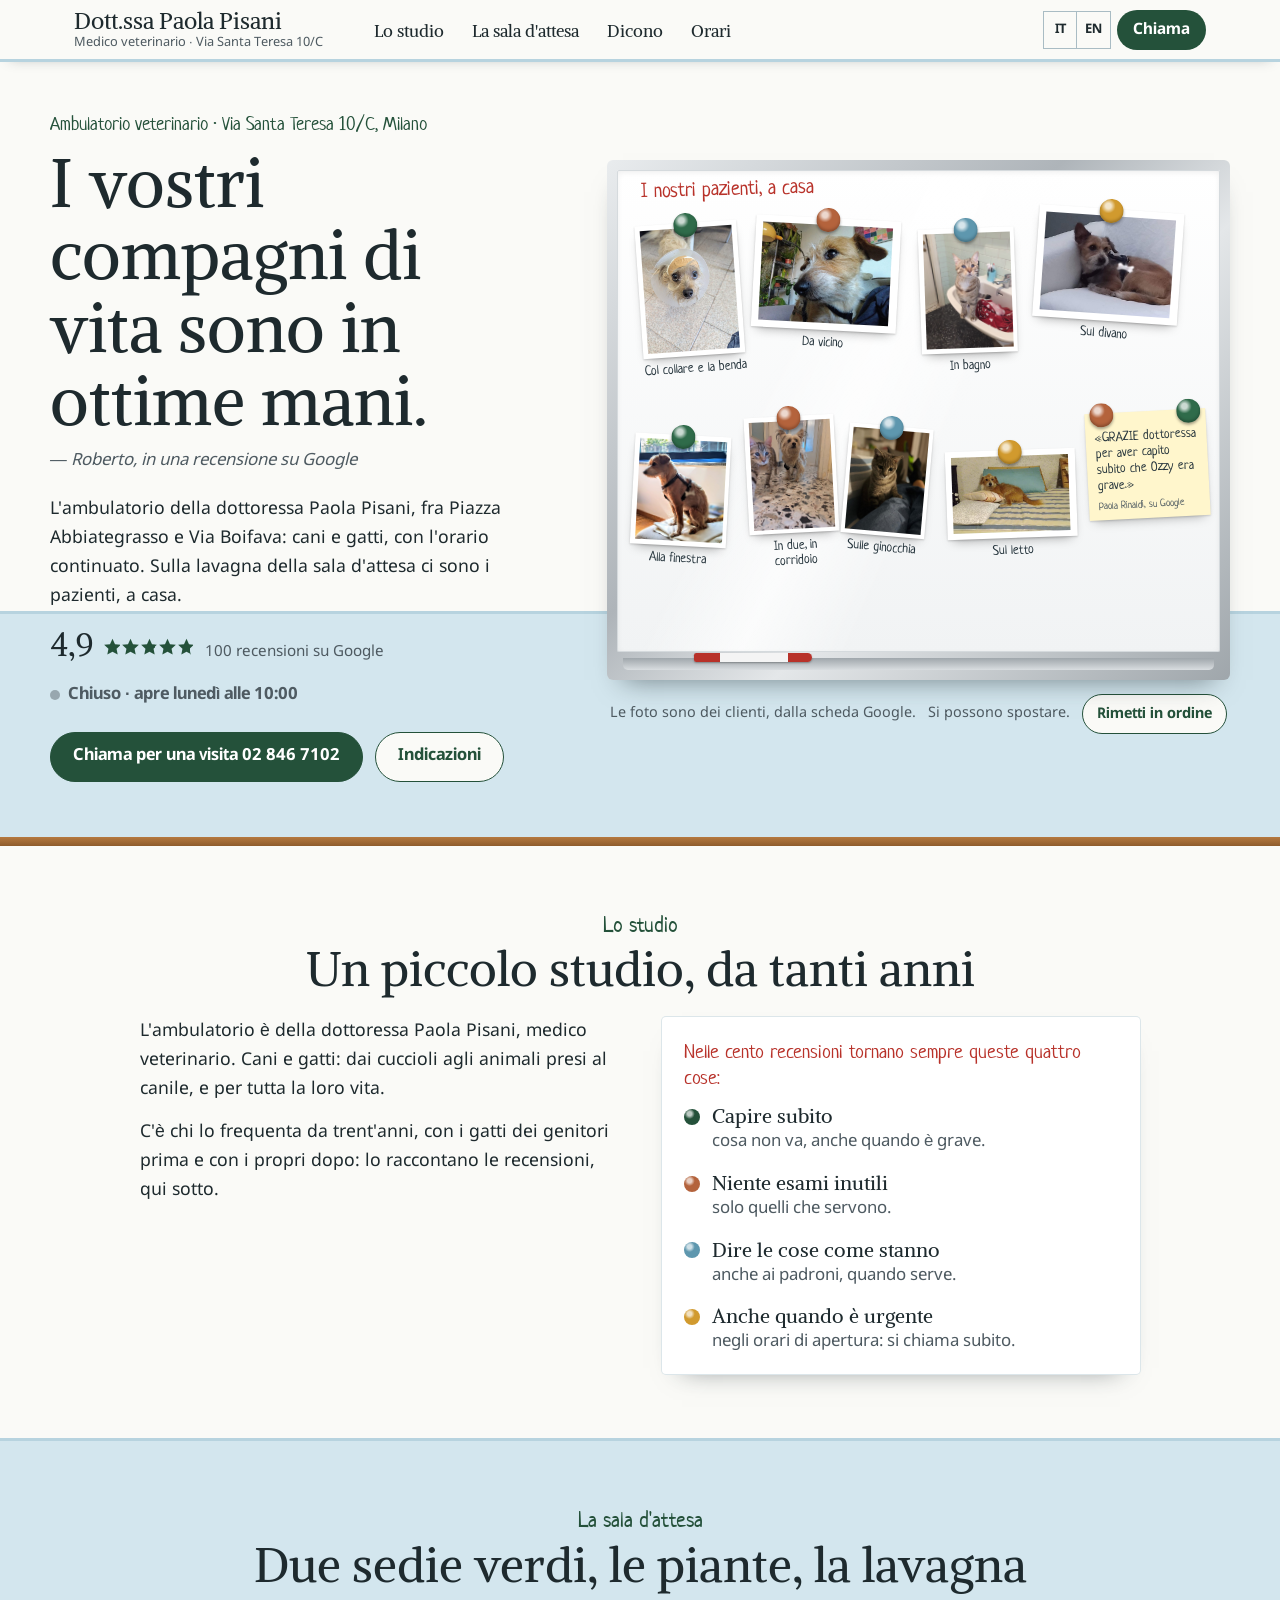
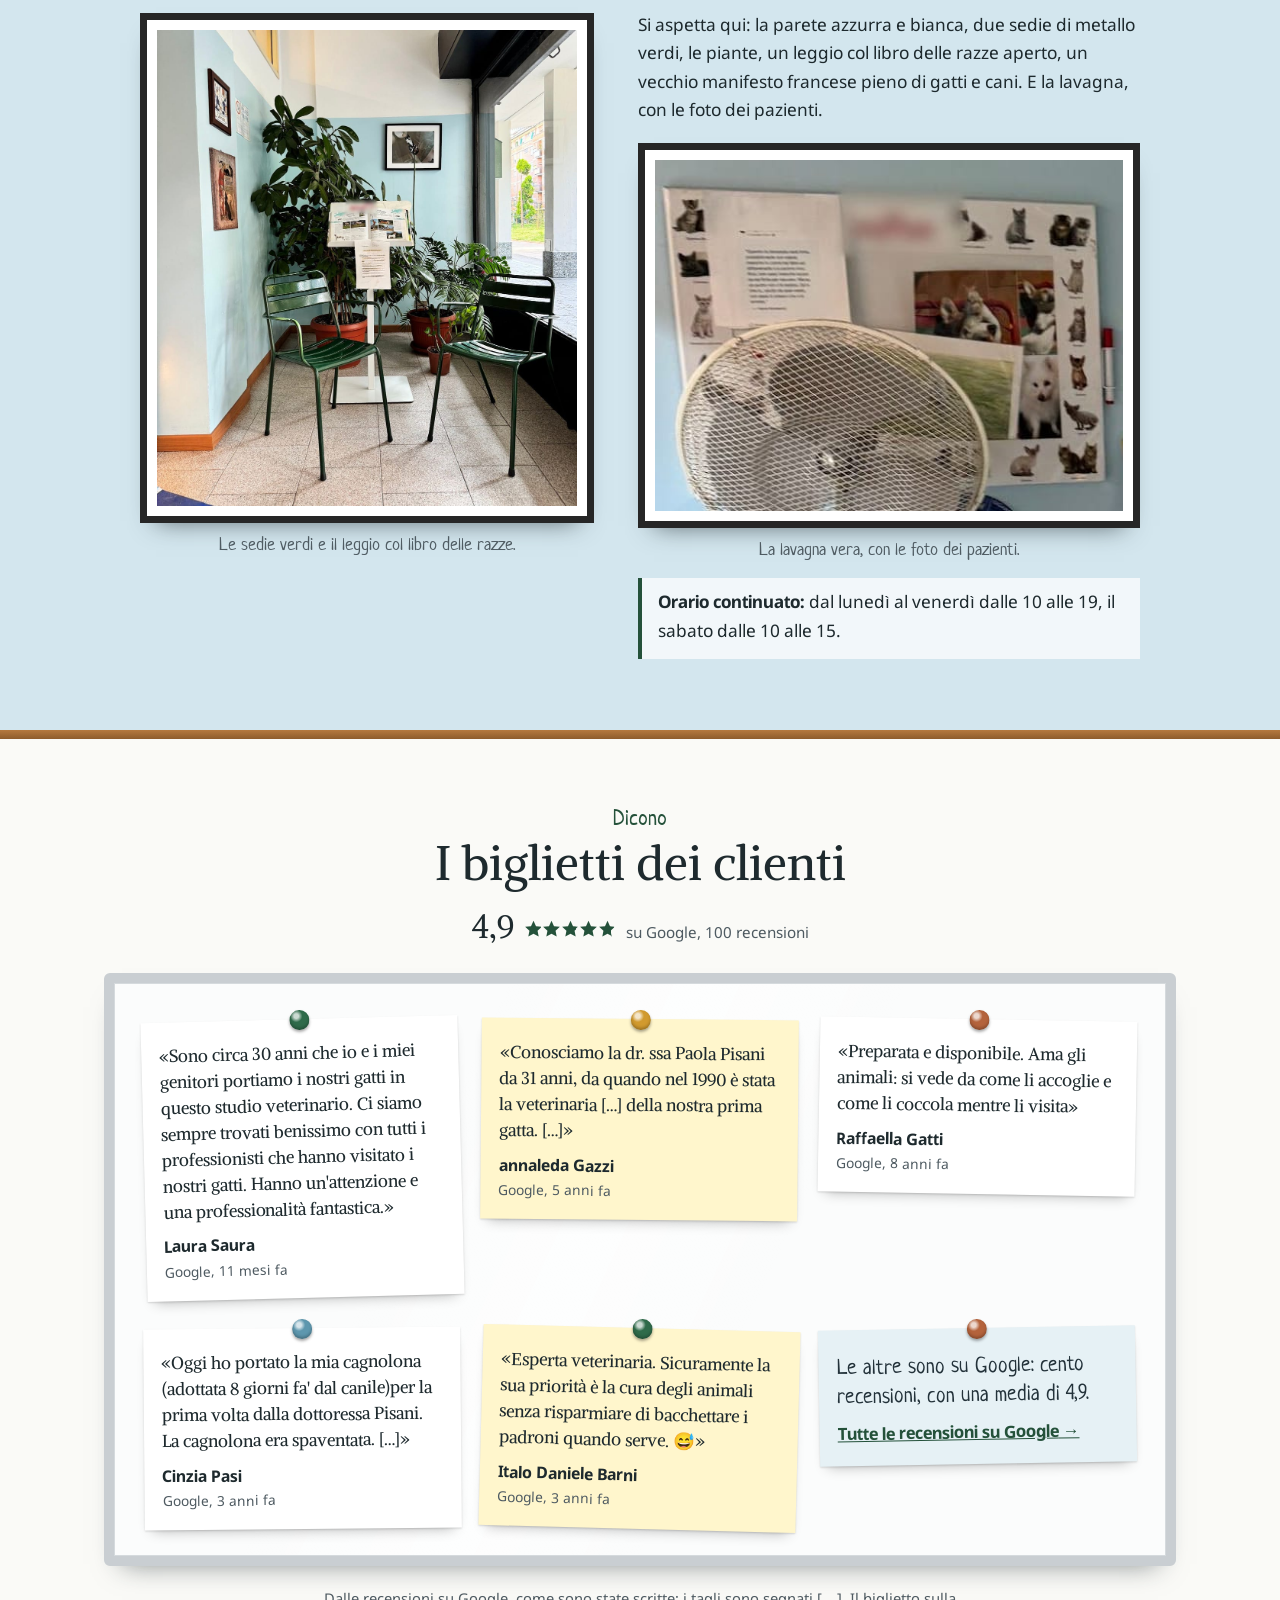
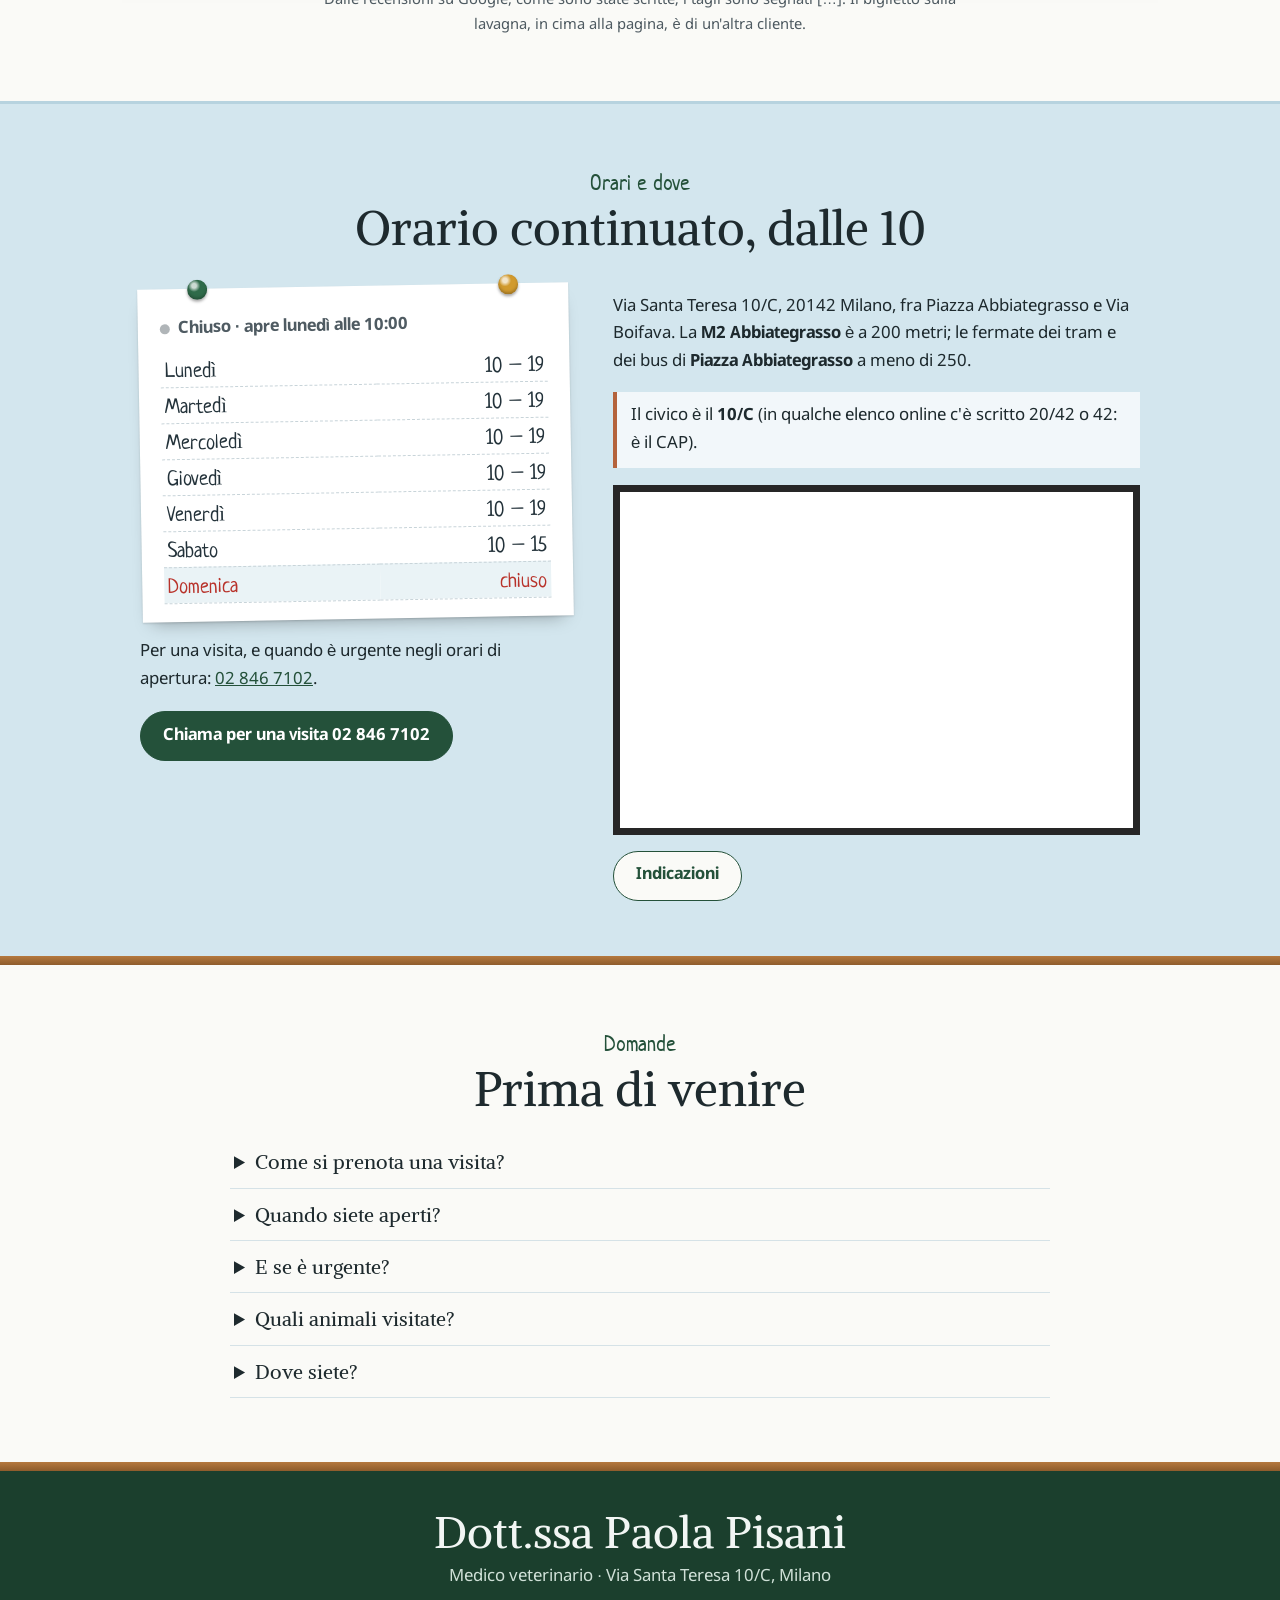
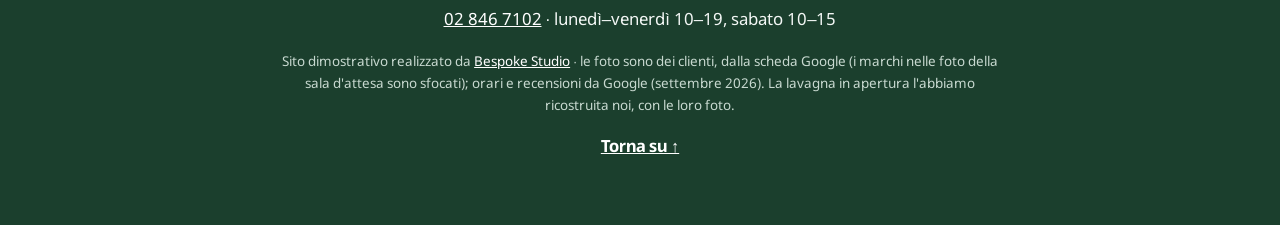
==== index.html @ 4226829a "Dott.ssa Paola Pisani, Via Santa Teresa 10/C — la lavagna dei pazienti L'ambulatorio veterinario del" ====
<!DOCTYPE html>
<html lang="it" class="no-js">
<head>
<meta charset="utf-8">
<meta name="viewport" content="width=device-width, initial-scale=1">
<script>(function(){var r=document.documentElement;r.classList.remove('no-js');
/* la firma: finché main.js non parte la lavagna è vuota; se il codice non arriva, dopo 2,5 s va allo stato finale */
try{if(!matchMedia('(prefers-reduced-motion: reduce)').matches){r.classList.add('firma-attesa');window.__attesaLavagna=setTimeout(function(){r.classList.remove('firma-attesa')},2500)}}catch(e){}})()</script>
<title>Dott.ssa Paola Pisani — Veterinario, Via Santa Teresa 10/C, Milano</title>
<meta name="description" content="L'ambulatorio veterinario della dottoressa Paola Pisani in Via Santa Teresa 10/C a Milano, a due passi dalla M2 Abbiategrasso: cani e gatti, orario continuato dal lunedì al venerdì 10–19, il sabato 10–15. 4,9 su 100 recensioni. Tel. 02 846 7102.">
<link rel="canonical" href="https://rotenzark.github.io/veterinaria-pisani-santa-teresa/">
<meta property="og:type" content="website">
<meta property="og:title" content="Dott.ssa Paola Pisani, veterinario — «I vostri compagni di vita sono in ottime mani.»">
<meta property="og:description" content="L'ambulatorio veterinario di Via Santa Teresa 10/C, Milano: cani e gatti, orario continuato. I pazienti, sulla lavagna della sala d'attesa.">
<meta property="og:image" content="https://rotenzark.github.io/veterinaria-pisani-santa-teresa/img/og.jpg">
<meta property="og:url" content="https://rotenzark.github.io/veterinaria-pisani-santa-teresa/">
<meta property="og:locale" content="it_IT">
<meta name="twitter:card" content="summary_large_image">
<meta name="theme-color" content="#FAFAF7">
<link rel="icon" href="img/favicon.svg" type="image/svg+xml">
<link rel="icon" href="img/favicon-32.png" sizes="32x32" type="image/png">
<link rel="apple-touch-icon" href="img/apple-touch-icon.png">
<link rel="preconnect" href="https://fonts.googleapis.com">
<link rel="preconnect" href="https://fonts.gstatic.com" crossorigin>
<link href="https://fonts.googleapis.com/css2?family=Alike&amp;family=Neucha&amp;family=Nokora:wght@400;700&amp;display=swap" rel="stylesheet">
<link rel="stylesheet" href="css/styles.css?v=1">
<script src="https://cdn.jsdelivr.net/npm/gsap@3.12.5/dist/gsap.min.js" defer></script>
<script src="https://cdn.jsdelivr.net/npm/gsap@3.12.5/dist/ScrollTrigger.min.js" defer></script>
<script src="js/main.js?v=1" defer></script>
<script type="application/ld+json">
{"@context":"https://schema.org","@type":"VeterinaryCare","name":"Pisani Dr. Paola — Ambulatorio veterinario","description":"L'ambulatorio veterinario della dottoressa Paola Pisani in Via Santa Teresa 10/C a Milano: visite per cani e gatti, orario continuato.","url":"https://rotenzark.github.io/veterinaria-pisani-santa-teresa/","image":"https://rotenzark.github.io/veterinaria-pisani-santa-teresa/img/og.jpg","telephone":"+39 02 8467102","address":{"@type":"PostalAddress","streetAddress":"Via Santa Teresa 10/C","postalCode":"20142","addressLocality":"Milano","addressRegion":"MI","addressCountry":"IT"},"geo":{"@type":"GeoCoordinates","latitude":45.42897,"longitude":9.17517},"openingHoursSpecification":[{"@type":"OpeningHoursSpecification","dayOfWeek":["Monday","Tuesday","Wednesday","Thursday","Friday"],"opens":"10:00","closes":"19:00"},{"@type":"OpeningHoursSpecification","dayOfWeek":"Saturday","opens":"10:00","closes":"15:00"}],"aggregateRating":{"@type":"AggregateRating","ratingValue":"4.9","reviewCount":"100","bestRating":"5"}}
</script>
<script type="application/ld+json">
{"@context":"https://schema.org","@type":"FAQPage","mainEntity":[
{"@type":"Question","name":"Come si prenota una visita?","acceptedAnswer":{"@type":"Answer","text":"Chiamando lo 02 846 7102."}},
{"@type":"Question","name":"Quando è aperto l'ambulatorio?","acceptedAnswer":{"@type":"Answer","text":"Dal lunedì al venerdì dalle 10 alle 19, con orario continuato; il sabato dalle 10 alle 15. La domenica è chiuso."}},
{"@type":"Question","name":"E se è urgente?","acceptedAnswer":{"@type":"Answer","text":"Negli orari di apertura, chiamate subito lo 02 846 7102."}},
{"@type":"Question","name":"Quali animali visitate?","acceptedAnswer":{"@type":"Answer","text":"Cani e gatti: dai cuccioli agli animali adottati, per tutta la loro vita."}},
{"@type":"Question","name":"Dove si trova l'ambulatorio?","acceptedAnswer":{"@type":"Answer","text":"In Via Santa Teresa 10/C, fra Piazza Abbiategrasso e Via Boifava: la M2 Abbiategrasso è a 200 metri. Il civico giusto è il 10/C."}}
]}
</script>
</head>
<body>

<a class="salta" href="#contenuto" data-i18n="m.salta">Vai al contenuto</a>

<header class="testata" id="testata">
  <div class="testata__dentro">
    <a class="marchio" href="#inizio" aria-label="Dott.ssa Paola Pisani, veterinario: torna all'inizio" data-i18n-aria="m.top">
      <span class="marchio__nome" aria-hidden="true">Dott.ssa Paola Pisani</span>
      <span class="marchio__sotto" aria-hidden="true" data-i18n="m.sotto">Medico veterinario · Via Santa Teresa 10/C</span>
    </a>
    <nav id="mainNav" class="voci" aria-label="Le sezioni" data-i18n-aria="m.nav">
      <a href="#studio" data-i18n="n.studio">Lo studio</a>
      <a href="#sala" data-i18n="n.sala">La sala d'attesa</a>
      <a href="#dicono" data-i18n="n.dicono">Dicono</a>
      <a href="#orari" data-i18n="n.orari">Orari</a>
    </nav>
    <div class="testata__azioni">
      <div class="lingue" role="group" aria-label="Lingua" data-i18n-aria="m.lingua">
        <button type="button" data-lang="it" aria-pressed="true">IT</button>
        <button type="button" data-lang="en" aria-pressed="false">EN</button>
      </div>
      <a class="chiama" href="tel:+39028467102" data-i18n="t.chiama">Chiama</a>
      <button id="burger" class="burger" type="button" aria-expanded="false" aria-controls="menuMobile" aria-label="Apri il menu" data-i18n-aria="m.menu"><span></span><span></span><span></span></button>
    </div>
  </div>
</header>

<nav id="menuMobile" class="menu-mobile" hidden aria-label="Le sezioni" data-i18n-aria="m.nav">
  <a href="#studio" data-i18n="n.studio">Lo studio</a>
  <a href="#sala" data-i18n="n.sala">La sala d'attesa</a>
  <a href="#dicono" data-i18n="n.dicono">Dicono</a>
  <a href="#orari" data-i18n="n.orariDove">Orari e dove</a>
  <a href="#domande" data-i18n="n.domande">Domande</a>
  <a class="menu-mobile__chiama" href="tel:+39028467102"><span data-i18n="t.chiama">Chiama</span> <span class="intero">02 846 7102</span></a>
</nav>

<main id="contenuto">

  <!-- ══════ L'APERTURA: le parole di un cliente e la lavagna dei pazienti ══════ -->
  <section id="inizio" class="apertura parete" aria-labelledby="titolo">
    <div class="apertura__testo">
      <p class="apertura__sopra" data-i18n="h.sopra">Ambulatorio veterinario · Via Santa Teresa 10/C, Milano</p>
      <h1 id="titolo" class="apertura__titolo" data-i18n="h.titolo">I vostri compagni di vita sono in ottime mani.</h1>
      <p class="apertura__chi" data-i18n="h.chi">Roberto, in una recensione su Google</p>
      <p class="apertura__frase" data-i18n="h.testo">L'ambulatorio della dottoressa Paola Pisani, fra Piazza Abbiategrasso e Via Boifava: cani e gatti, con l'orario continuato. Sulla lavagna della sala d'attesa ci sono i pazienti, a casa.</p>
      <p class="voto"><b class="voto__n">4,9</b> <span class="stelle" aria-hidden="true" style="--voto:.98"></span> <span class="voto__su" data-i18n="h.voto">100 recensioni su Google</span></p>
      <p class="stato" id="orarioStato">Lunedì–venerdì 10–19, sabato 10–15</p>
      <div class="apertura__azioni">
        <a class="bottone bottone--pieno" href="tel:+39028467102"><span data-i18n="h.chiama">Chiama per una visita</span>&nbsp;<span class="intero">02 846 7102</span></a>
        <a class="bottone" href="https://www.google.com/maps/dir/?api=1&amp;destination=Pisani+Dr.+Paola%2C+Via+Santa+Teresa+10%2FC%2C+Milano" target="_blank" rel="noopener" data-i18n="h.indicazioni">Indicazioni</a>
      </div>
    </div>
    <div class="apertura__lavagna">
      <figure class="lavagna" id="lavagna" data-firma="fatta">
        <!--LAVAGNA--><div class="lavagna__cornice">
      <div class="lavagna__piano" id="lavagnaPiano">
        <p class="lavagna__titolo" data-i18n="lv.titolo">I nostri pazienti, a casa</p>
        <div class="paz" id="paz1" data-i="0" style="--x:3%;--y:11%;--w:17%;--r:-4deg">
          <button type="button" class="paz__foto" data-full="img/paz-1.jpg" aria-label="Ingrandisci la foto" data-i18n-aria="m.ingrandisci"><img src="img/paz-1.jpg" width="700" height="933" alt="Un cane col collare e la benda sulla testa, sul pavimento di casa." data-i18n-alt="lv.a1" draggable="false"></button>
          <span class="paz__didascalia" data-i18n="lv.c1">Col collare e la benda</span>
          <span class="calamita calamita--verde" aria-hidden="true"></span>
        </div>
        <div class="paz" id="paz2" data-i="1" style="--x:23%;--y:10%;--w:24%;--r:3deg">
          <button type="button" class="paz__foto" data-full="img/paz-5.jpg" aria-label="Ingrandisci la foto" data-i18n-aria="m.ingrandisci"><img src="img/paz-5.jpg" width="800" height="600" alt="Un cane dal pelo ruvido, fotografato da vicino in casa." data-i18n-alt="lv.a2" draggable="false"></button>
          <span class="paz__didascalia" data-i18n="lv.c2">Da vicino</span>
          <span class="calamita calamita--cotto" aria-hidden="true"></span>
        </div>
        <div class="paz" id="paz3" data-i="2" style="--x:50%;--y:12%;--w:16%;--r:-2deg">
          <button type="button" class="paz__foto" data-full="img/paz-2.jpg" aria-label="Ingrandisci la foto" data-i18n-aria="m.ingrandisci"><img src="img/paz-2.jpg" width="700" height="933" alt="Un gatto tigrato in piedi in bagno." data-i18n-alt="lv.a3" draggable="false"></button>
          <span class="paz__didascalia" data-i18n="lv.c3">In bagno</span>
          <span class="calamita calamita--azzurro" aria-hidden="true"></span>
        </div>
        <div class="paz" id="paz4" data-i="3" style="--x:70%;--y:8%;--w:24%;--r:4deg">
          <button type="button" class="paz__foto" data-full="img/paz-7.jpg" aria-label="Ingrandisci la foto" data-i18n-aria="m.ingrandisci"><img src="img/paz-7.jpg" width="800" height="600" alt="Un cane accucciato sul divano bianco." data-i18n-alt="lv.a4" draggable="false"></button>
          <span class="paz__didascalia" data-i18n="lv.c4">Sul divano</span>
          <span class="calamita calamita--ocra" aria-hidden="true"></span>
        </div>
        <div class="paz" id="paz5" data-i="4" style="--x:3%;--y:55%;--w:16%;--r:3deg">
          <button type="button" class="paz__foto" data-full="img/paz-6.jpg" aria-label="Ingrandisci la foto" data-i18n-aria="m.ingrandisci"><img src="img/paz-6.jpg" width="700" height="817" alt="Un cane seduto su una coperta, davanti alla finestra." data-i18n-alt="lv.a5" draggable="false"></button>
          <span class="paz__didascalia" data-i18n="lv.c5">Alla finestra</span>
          <span class="calamita calamita--verde" aria-hidden="true"></span>
        </div>
        <div class="paz" id="paz6" data-i="5" style="--x:21%;--y:51%;--w:15%;--r:-3deg">
          <button type="button" class="paz__foto" data-full="img/paz-3.jpg" aria-label="Ingrandisci la foto" data-i18n-aria="m.ingrandisci"><img src="img/paz-3.jpg" width="700" height="933" alt="Un gatto tigrato e un piccolo cane nel corridoio di casa." data-i18n-alt="lv.a6" draggable="false"></button>
          <span class="paz__didascalia" data-i18n="lv.c6">In due, in corridoio</span>
          <span class="calamita calamita--cotto" aria-hidden="true"></span>
        </div>
        <div class="paz" id="paz7" data-i="6" style="--x:38.5%;--y:53%;--w:14%;--r:5deg">
          <button type="button" class="paz__foto" data-full="img/paz-4.jpg" aria-label="Ingrandisci la foto" data-i18n-aria="m.ingrandisci"><img src="img/paz-4.jpg" width="700" height="934" alt="Un gatto grigio accovacciato sulle gambe di qualcuno." data-i18n-alt="lv.a7" draggable="false"></button>
          <span class="paz__didascalia" data-i18n="lv.c7">Sulle ginocchia</span>
          <span class="calamita calamita--azzurro" aria-hidden="true"></span>
        </div>
        <div class="paz" id="paz8" data-i="7" style="--x:54.5%;--y:58%;--w:21.5%;--r:-2deg">
          <button type="button" class="paz__foto" data-full="img/paz-8.jpg" aria-label="Ingrandisci la foto" data-i18n-aria="m.ingrandisci"><img src="img/paz-8.jpg" width="800" height="517" alt="Un cane dal pelo rossiccio disteso sul letto." data-i18n-alt="lv.a8" draggable="false"></button>
          <span class="paz__didascalia" data-i18n="lv.c8">Sul letto</span>
          <span class="calamita calamita--ocra" aria-hidden="true"></span>
        </div>
        <div class="lavagna__biglietto" id="lavagnaBiglietto" style="--x:78%;--y:50%;--w:20%;--r:-3deg">
          <p class="lavagna__grazie" data-i18n="lv.grazie">«GRAZIE dottoressa per aver capito subito che Ozzy era grave.»</p>
          <p class="lavagna__chi" data-i18n="lv.chi">Paola Rinaldi, su Google</p>
          <span class="calamita calamita--cotto calamita--sx" aria-hidden="true"></span>
          <span class="calamita calamita--verde calamita--dx" aria-hidden="true"></span>
        </div>
      </div>
      <div class="lavagna__vassoio" aria-hidden="true"><span class="lavagna__pennarello"></span></div>
    </div><!--/LAVAGNA-->
        <figcaption class="lavagna__nota"><span data-i18n="lv.nota">Le foto sono dei clienti, dalla scheda Google.</span> <span class="lavagna__trascina" data-i18n="lv.trascina">Si possono spostare.</span> <button type="button" class="lavagna__ordina" id="lavagnaOrdina" data-i18n="lv.ordina">Rimetti in ordine</button></figcaption>
      </figure>
      <p class="visually-hidden" id="lavagnaLeggi" aria-live="polite"></p>
    </div>
  </section>

  <!-- ══════ LO STUDIO ══════ -->
  <section id="studio" class="capitolo" aria-labelledby="studioT">
    <p class="etichetta" data-i18n="s.etichetta">Lo studio</p>
    <h2 id="studioT" class="capitolo__titolo" data-i18n="s.titolo">Un piccolo studio, da tanti anni</h2>
    <div class="studio">
      <div class="studio__testo">
        <p data-i18n="s.testo">L'ambulatorio è della dottoressa Paola Pisani, medico veterinario. Cani e gatti: dai cuccioli agli animali presi al canile, e per tutta la loro vita.</p>
        <p data-i18n="s.testo2">C'è chi lo frequenta da trent'anni, con i gatti dei genitori prima e con i propri dopo: lo raccontano le recensioni, qui sotto.</p>
      </div>
      <div class="metodo">
        <p class="metodo__intro" data-i18n="s.intro">Nelle cento recensioni tornano sempre queste quattro cose:</p>
        <ul class="metodo__lista">
          <li class="metodo__voce"><b class="metodo__nome" data-i18n="s.m1">Capire subito</b><span class="metodo__prova" data-i18n="s.m1t">cosa non va, anche quando è grave.</span></li>
          <li class="metodo__voce"><b class="metodo__nome" data-i18n="s.m2">Niente esami inutili</b><span class="metodo__prova" data-i18n="s.m2t">solo quelli che servono.</span></li>
          <li class="metodo__voce"><b class="metodo__nome" data-i18n="s.m3">Dire le cose come stanno</b><span class="metodo__prova" data-i18n="s.m3t">anche ai padroni, quando serve.</span></li>
          <li class="metodo__voce"><b class="metodo__nome" data-i18n="s.m4">Anche quando è urgente</b><span class="metodo__prova" data-i18n="s.m4t">negli orari di apertura: si chiama subito.</span></li>
        </ul>
      </div>
    </div>
  </section>

  <!-- ══════ LA SALA D'ATTESA ══════ -->
  <section id="sala" class="capitolo capitolo--zoccolo" aria-labelledby="salaT">
    <p class="etichetta" data-i18n="a.etichetta">La sala d'attesa</p>
    <h2 id="salaT" class="capitolo__titolo" data-i18n="a.titolo">Due sedie verdi, le piante, la lavagna</h2>
    <div class="sala">
      <figure class="reveal quadretto quadretto--alto"><button type="button" class="foto" data-full="img/sala-sedie.jpg" aria-label="Ingrandisci la foto" data-i18n-aria="m.ingrandisci"><img src="img/sala-sedie.jpg" width="1100" height="1247" alt="La sala d'attesa: la parete azzurra e bianca, due sedie di metallo verdi, le piante nei vasi di terracotta, un leggio con un libro aperto, un manifesto antico con gatti e cani." data-i18n-alt="a.sedie"></button><figcaption data-i18n="c.sedie">Le sedie verdi e il leggio col libro delle razze.</figcaption></figure>
      <div class="sala__testo">
        <p data-i18n="a.testo">Si aspetta qui: la parete azzurra e bianca, due sedie di metallo verdi, le piante, un leggio col libro delle razze aperto, un vecchio manifesto francese pieno di gatti e cani. E la lavagna, con le foto dei pazienti.</p>
        <figure class="reveal quadretto"><button type="button" class="foto" data-full="img/sala-lavagna.jpg" aria-label="Ingrandisci la foto" data-i18n-aria="m.ingrandisci"><img src="img/sala-lavagna.jpg" width="480" height="360" alt="La lavagna magnetica della sala d'attesa, con le foto degli animali e un biglietto; davanti, un ventilatore." data-i18n-alt="a.lavagna"></button><figcaption data-i18n="c.lavagna">La lavagna vera, con le foto dei pazienti.</figcaption></figure>
        <p class="sala__orario"><b data-i18n="a.continuato">Orario continuato:</b> <span data-i18n="a.continuatoT">dal lunedì al venerdì dalle 10 alle 19, il sabato dalle 10 alle 15.</span></p>
      </div>
    </div>
  </section>

  <!-- ══════ DICONO ══════ -->
  <section id="dicono" class="capitolo" aria-labelledby="diconoT">
    <p class="etichetta" data-i18n="d.etichetta">Dicono</p>
    <h2 id="diconoT" class="capitolo__titolo" data-i18n="d.titolo">I biglietti dei clienti</h2>
    <p class="voto voto--centro"><b class="voto__n">4,9</b> <span class="stelle" aria-hidden="true" style="--voto:.98"></span> <span class="voto__su" data-i18n="d.voto">su Google, 100 recensioni</span></p>
    <ul class="biglietti">
      <li class="nota reveal" style="--r:-1.5deg"><span class="calamita calamita--verde" aria-hidden="true"></span><p class="nota__testo">«Sono circa 30 anni che io e i miei genitori portiamo i nostri gatti in questo studio veterinario. Ci siamo sempre trovati benissimo con tutti i professionisti che hanno visitato i nostri gatti. Hanno un'attenzione e una professionalità fantastica.»</p><p class="nota__chi"><b>Laura Saura</b> <span data-i18n="d.m11">Google, 11 mesi fa</span></p></li>
      <li class="nota reveal" style="--r:.5deg"><span class="calamita calamita--ocra" aria-hidden="true"></span><p class="nota__testo">«Conosciamo la dr. ssa Paola Pisani da 31 anni, da quando nel 1990 è stata la veterinaria […] della nostra prima gatta. […]»</p><p class="nota__chi"><b>annaleda Gazzi</b> <span data-i18n="d.a5">Google, 5 anni fa</span></p></li>
      <li class="nota reveal" style="--r:1deg"><span class="calamita calamita--cotto" aria-hidden="true"></span><p class="nota__testo">«Preparata e disponibile. Ama gli animali: si vede da come li accoglie e come li coccola mentre li visita»</p><p class="nota__chi"><b>Raffaella Gatti</b> <span data-i18n="d.a8">Google, 8 anni fa</span></p></li>
      <li class="nota reveal" style="--r:-.5deg"><span class="calamita calamita--azzurro" aria-hidden="true"></span><p class="nota__testo">«Oggi ho portato la mia cagnolona (adottata 8 giorni fa' dal canile)per la prima volta dalla dottoressa Pisani. La cagnolona era spaventata. […]»</p><p class="nota__chi"><b>Cinzia Pasi</b> <span data-i18n="d.a3">Google, 3 anni fa</span></p></li>
      <li class="nota reveal" style="--r:1.5deg"><span class="calamita calamita--verde" aria-hidden="true"></span><p class="nota__testo">«Esperta veterinaria. Sicuramente la sua priorità è la cura degli animali senza risparmiare di bacchettare i padroni quando serve. 😅»</p><p class="nota__chi"><b>Italo Daniele Barni</b> <span data-i18n="d.a3">Google, 3 anni fa</span></p></li>
      <li class="nota nota--link reveal" style="--r:-1deg"><span class="calamita calamita--cotto" aria-hidden="true"></span><p class="nota__pennarello" data-i18n="d.altre">Le altre sono su Google: cento recensioni, con una media di 4,9.</p><p class="nota__vai"><a href="https://www.google.com/maps/search/?api=1&amp;query=Pisani+Dr.+Paola%2C+Via+Santa+Teresa+10%2FC%2C+Milano" target="_blank" rel="noopener" data-i18n="d.tutte">Tutte le recensioni su Google</a></p></li>
    </ul>
    <p class="dicono__nota" data-i18n="d.nota">Dalle recensioni su Google, come sono state scritte; i tagli sono segnati […]. Il biglietto sulla lavagna, in cima alla pagina, è di un'altra cliente.</p>
  </section>

  <!-- ══════ ORARI E DOVE ══════ -->
  <section id="orari" class="capitolo capitolo--zoccolo" aria-labelledby="orariT">
    <p class="etichetta" data-i18n="o.etichetta">Orari e dove</p>
    <h2 id="orariT" class="capitolo__titolo" data-i18n="o.titolo">Orario continuato, dalle 10</h2>
    <div class="orari">
      <div>
        <div class="foglio">
          <span class="calamita calamita--verde calamita--sx" aria-hidden="true"></span><span class="calamita calamita--ocra calamita--dx" aria-hidden="true"></span>
          <p class="stato" id="orarioStato2" aria-hidden="true"></p>
          <table class="settimana">
            <caption class="visually-hidden" data-i18n="o.cap">Orari di apertura</caption>
            <tbody>
              <tr data-day="1"><th scope="row" data-i18n="g.lun">Lunedì</th><td>10 – 19</td></tr>
              <tr data-day="2"><th scope="row" data-i18n="g.mar">Martedì</th><td>10 – 19</td></tr>
              <tr data-day="3"><th scope="row" data-i18n="g.mer">Mercoledì</th><td>10 – 19</td></tr>
              <tr data-day="4"><th scope="row" data-i18n="g.gio">Giovedì</th><td>10 – 19</td></tr>
              <tr data-day="5"><th scope="row" data-i18n="g.ven">Venerdì</th><td>10 – 19</td></tr>
              <tr data-day="6"><th scope="row" data-i18n="g.sab">Sabato</th><td>10 – 15</td></tr>
              <tr data-day="0" class="chiuso"><th scope="row" data-i18n="g.dom">Domenica</th><td data-i18n="g.chiuso">chiuso</td></tr>
            </tbody>
          </table>
        </div>
        <p data-i18n="o.visita">Per una visita, e quando è urgente negli orari di apertura: <a href="tel:+39028467102" class="intero">02 846 7102</a>.</p>
        <p class="orari__azioni"><a class="bottone bottone--pieno" href="tel:+39028467102"><span data-i18n="h.chiama">Chiama per una visita</span>&nbsp;<span class="intero">02 846 7102</span></a></p>
      </div>
      <div>
        <p data-i18n="o.dove">Via Santa Teresa 10/C, 20142 Milano, fra Piazza Abbiategrasso e Via Boifava. La <b>M2 Abbiategrasso</b> è a 200 metri; le fermate dei tram e dei bus di <b>Piazza Abbiategrasso</b> a meno di 250.</p>
        <p class="civico" data-i18n="o.civico">Il civico è il <b>10/C</b> (in qualche elenco online c'è scritto 20/42 o 42: è il CAP).</p>
        <div class="mappa reveal">
          <iframe title="Mappa: ambulatorio veterinario Pisani, Via Santa Teresa 10/C, Milano" data-i18n-title="o.mappa" src="https://maps.google.com/maps?q=Pisani%20Dr.%20Paola%2C%20Via%20Santa%20Teresa%2010%2FC%2C%20Milano&amp;z=16&amp;output=embed" width="600" height="360" loading="lazy" referrerpolicy="no-referrer-when-downgrade"></iframe>
        </div>
        <p class="orari__azioni"><a class="bottone" href="https://www.google.com/maps/dir/?api=1&amp;destination=Pisani+Dr.+Paola%2C+Via+Santa+Teresa+10%2FC%2C+Milano" target="_blank" rel="noopener" data-i18n="h.indicazioni">Indicazioni</a></p>
      </div>
    </div>
  </section>

  <!-- ══════ DOMANDE ══════ -->
  <section id="domande" class="capitolo" aria-labelledby="domandeT">
    <p class="etichetta" data-i18n="q.etichetta">Domande</p>
    <h2 id="domandeT" class="capitolo__titolo" data-i18n="q.titolo">Prima di venire</h2>
    <div class="domande">
      <details><summary data-i18n="q.1">Come si prenota una visita?</summary><p data-i18n="q.1r">Chiamando lo 02 846 7102.</p></details>
      <details><summary data-i18n="q.2">Quando siete aperti?</summary><p data-i18n="q.2r">Dal lunedì al venerdì dalle 10 alle 19, con orario continuato; il sabato dalle 10 alle 15. La domenica siamo chiusi.</p></details>
      <details><summary data-i18n="q.3">E se è urgente?</summary><p data-i18n="q.3r">Negli orari di apertura, chiamate subito lo 02 846 7102.</p></details>
      <details><summary data-i18n="q.4">Quali animali visitate?</summary><p data-i18n="q.4r">Cani e gatti: dai cuccioli agli animali adottati, per tutta la loro vita.</p></details>
      <details><summary data-i18n="q.5">Dove siete?</summary><p data-i18n="q.5r">In Via Santa Teresa 10/C, fra Piazza Abbiategrasso e Via Boifava: la M2 Abbiategrasso è a 200 metri. Il civico giusto è il 10/C.</p></details>
    </div>
  </section>

</main>

<footer class="piede">
  <div class="piede__dentro">
    <p class="piede__nome">Dott.ssa Paola Pisani</p>
    <p class="piede__sotto" data-i18n="z.sotto">Medico veterinario · Via Santa Teresa 10/C, Milano</p>
    <p class="piede__dove"><a href="tel:+39028467102" class="intero">02 846 7102</a> · <span data-i18n="z.orario">lunedì–venerdì 10–19, sabato 10–15</span></p>
    <p class="piede__cred" data-i18n="z.cred">Sito dimostrativo realizzato da <a href="https://bespokestud.io" rel="noopener">Bespoke Studio</a> · le foto sono dei clienti, dalla scheda Google (i marchi nelle foto della sala d'attesa sono sfocati); orari e recensioni da Google (settembre 2026). La lavagna in apertura l'abbiamo ricostruita noi, con le loro foto.</p>
    <p><a class="piede__su" href="#inizio" data-i18n="z.su">Torna su ↑</a></p>
  </div>
</footer>

<div id="actionBar" class="action-bar">
  <a href="tel:+39028467102"><span data-i18n="t.chiama">Chiama</span></a>
  <a href="https://www.google.com/maps/dir/?api=1&amp;destination=Pisani+Dr.+Paola%2C+Via+Santa+Teresa+10%2FC%2C+Milano" target="_blank" rel="noopener"><span data-i18n="h.indicazioni">Indicazioni</span></a>
</div>

<div id="lightbox" hidden role="dialog" aria-modal="true" aria-label="Foto ingrandita" data-i18n-aria="m.lightbox">
  <button id="lightboxClose" type="button" aria-label="Chiudi" data-i18n-aria="m.chiudi">×</button>
  <img id="lightboxImg" src="" alt="">
</div>

</body>
</html>
---- css/styles.css ----
/* PLUMBING_V 1 — reset tecnico canonico (Toolkit/boilerplate/plumbing.css) */
[hidden] { display: none !important; }
img { max-width: 100%; height: auto; }
@media (prefers-reduced-motion: reduce) {
  *, *::before, *::after { animation-duration: 0.01ms !important; animation-iteration-count: 1 !important; transition-duration: 0.01ms !important; scroll-behavior: auto !important; }
}

/* ══════════ DOTT.SSA PAOLA PISANI — «I vostri compagni di vita sono in ottime mani.» ══════════
   Via Santa Teresa 10/C. La pagina è la loro sala d'attesa (le foto di un cliente): la parete a due colori, bianca sopra e
   azzurra sotto, col battiscopa di legno; le sedie di metallo verdi; le piante nei vasi di cotto; la lavagna magnetica con le
   foto dei pazienti. La firma in apertura è quella lavagna (_pvt_lavagna.mjs); le recensioni sono biglietti su un'altra lavagna,
   gli orari un foglio scritto a pennarello tenuto da due calamite. */
:root {
  --muro: #FAFAF7;
  --zoccolo: #D3E6EE;
  --zoccolo-riga: #B7D3DF;
  --legno: #B5793F;
  --legno-scuro: #8E5C2C;
  --verde: #24513A;
  --verde-2: #1B3F2D;
  --cotto: #B4633C;
  --inchiostro: #1E2A2E;
  --grigio: #4F5B62;
  --pennarello: #23323A;
  --rosso: #B8322A;
  --alluminio: #C9CED2;
  --carta: #FFFFFF;
  --f-titoli: 'Alike', Georgia, 'Times New Roman', serif;
  --f-testo: 'Nokora', 'Segoe UI', Arial, sans-serif;
  --f-pennarello: 'Neucha', 'Segoe Print', 'Comic Sans MS', cursive;
  --gutter: 16px;
  --testata-h: 64px;
}
@media (min-width: 760px) { :root { --gutter: 24px; } }

*, *::before, *::after { box-sizing: border-box; }
html { scroll-behavior: smooth; -webkit-text-size-adjust: 100%; }
body { margin: 0; color: var(--inchiostro); font: 400 1.05rem/1.65 var(--f-testo); background: var(--muro); }
a { color: var(--verde); }
b, strong { font-weight: 700; }
.salta { position: absolute; left: 12px; top: -60px; z-index: 100; padding: 10px 16px; background: #fff; color: var(--inchiostro); font-weight: 700; text-decoration: none; }
.salta:focus { top: 10px; }
.visually-hidden { position: absolute !important; width: 1px; height: 1px; overflow: hidden; clip: rect(0 0 0 0); white-space: nowrap; }
section[id] { scroll-margin-top: calc(var(--testata-h) + 14px); }
.intero { white-space: nowrap; }
:focus-visible { outline: 3px solid var(--verde); outline-offset: 2px; }
/* finché i caratteri non arrivano il ripiego è più largo: una parola lunga va a capo invece di uscire (riserva-check, #233) */
h1, h2, h3, .marchio__nome, .piede__nome { overflow-wrap: anywhere; }

/* ── la testata: il muro bianco, il nome ── */
.testata { position: sticky; top: 0; z-index: 50; background: var(--muro); border-bottom: 3px solid var(--zoccolo-riga); box-shadow: 0 6px 14px -10px rgba(30, 42, 46, .35); }
.testata__dentro { display: flex; align-items: center; gap: 10px; max-width: 1180px; margin: 0 auto; padding: 8px var(--gutter); }
.marchio { display: flex; flex-direction: column; min-width: 0; flex: 1 1 auto; color: var(--inchiostro); text-decoration: none; }
.marchio__nome { font: 400 1.3rem/1.15 var(--f-titoli); }
.marchio__sotto { display: none; font: 400 .8rem/1.3 var(--f-testo); color: var(--grigio); }
.voci { display: none; }
.testata__azioni { margin-left: auto; display: flex; align-items: center; gap: 6px; flex: none; }
.lingue { display: flex; }
.lingue button { min-width: 34px; min-height: 38px; padding: 0 5px; border: 1px solid #A9BCC4; background: transparent; color: var(--inchiostro); font: 700 .82rem var(--f-testo); cursor: pointer; }
.lingue button + button { border-left: 0; }
.lingue button.is-on { background: var(--verde); border-color: var(--verde); color: #fff; }
.chiama { display: none; align-items: center; min-height: 40px; padding: 0 16px; border-radius: 20px; background: var(--verde); color: #fff; font: 700 .98rem var(--f-testo); text-decoration: none; }
.chiama:hover { background: var(--verde-2); }
.burger { display: inline-flex; flex-direction: column; justify-content: center; gap: 5px; width: 44px; height: 44px; padding: 10px; border: 1px solid #A9BCC4; border-radius: 4px; background: transparent; cursor: pointer; }
.burger span { display: block; height: 2px; background: var(--inchiostro); transition: transform .2s, opacity .2s; }
.burger[aria-expanded="true"] span:nth-child(1) { transform: translateY(7px) rotate(45deg); }
.burger[aria-expanded="true"] span:nth-child(2) { opacity: 0; }
.burger[aria-expanded="true"] span:nth-child(3) { transform: translateY(-7px) rotate(-45deg); }
.menu-mobile { position: fixed; top: var(--testata-h); left: 0; right: 0; z-index: 49; max-height: calc(100vh - var(--testata-h)); overflow-y: auto; padding: 10px var(--gutter) 22px; background: var(--muro); border-bottom: 3px solid var(--zoccolo-riga); box-shadow: 0 10px 24px rgba(30, 42, 46, .25); }
.menu-mobile a { display: block; padding: 12px 2px 10px; border-bottom: 1px solid #DCE6EA; color: var(--inchiostro); font: 400 1.3rem/1.3 var(--f-titoli); text-decoration: none; }
.menu-mobile__chiama { display: flex !important; justify-content: center; gap: 8px; margin-top: 14px; border: 0 !important; border-radius: 24px; background: var(--verde); color: #fff !important; font-family: var(--f-testo) !important; font-weight: 700 !important; font-size: 1.1rem !important; }

/* ── la parete: bianca sopra, lo zoccolo azzurro sotto, il battiscopa di legno ── */
.parete { position: relative; background: linear-gradient(to bottom, var(--muro) 0, var(--muro) calc(100% - var(--alto-zoccolo, 34%)), var(--zoccolo-riga) calc(100% - var(--alto-zoccolo, 34%)), var(--zoccolo-riga) calc(100% - var(--alto-zoccolo, 34%) + 3px), var(--zoccolo) calc(100% - var(--alto-zoccolo, 34%) + 3px)); }
.parete::after { content: ''; position: absolute; left: 0; right: 0; bottom: 0; height: 9px; background: linear-gradient(to bottom, var(--legno), var(--legno-scuro)); }

/* ── l'apertura ── */
.apertura { display: grid; gap: 34px; max-width: none; padding: 40px max(var(--gutter), calc((100% - 1180px) / 2)) 54px; --alto-zoccolo: 30%; }
.apertura__sopra { margin: 0; font: 400 1.18rem/1.3 var(--f-pennarello); color: var(--verde); }
.apertura__titolo { margin: 10px 0 10px; font: 400 clamp(2.4rem, 1.6rem + 3.3vw, 4.2rem)/1.08 var(--f-titoli); text-wrap: balance; }
.apertura__chi { margin: 0 0 20px; font-style: italic; color: var(--grigio); }
.apertura__chi::before { content: '— '; }
.apertura__frase { max-width: 32em; margin: 0 0 18px; font-size: 1.1rem; }
.voto { display: flex; flex-wrap: wrap; align-items: baseline; gap: 2px 10px; margin: 0; }
.voto__n { font: 400 2rem/1 var(--f-titoli); }
.voto__su { color: var(--grigio); font-size: .95rem; }
/* le stelle: una maschera SVG ripetuta e un gradiente fino a --voto (niente testo tagliato, #232) */
.stelle { --piena: #24513A; --vuota: #C9D6DB; display: inline-block; width: 5.5em; height: 1.05em; font-size: 1.05rem; vertical-align: -.1em; background: linear-gradient(90deg, var(--piena) calc(var(--voto, 1) * 100%), var(--vuota) 0); -webkit-mask: url("data:image/svg+xml,%3Csvg xmlns='http://www.w3.org/2000/svg' viewBox='0 0 22 21'%3E%3Cpath d='M11 1l2.9 6.2 6.8.8-5 4.6 1.3 6.7L11 16l-6 3.3 1.3-6.7-5-4.6 6.8-.8z'/%3E%3C/svg%3E") 0 0 / 1.1em 1.05em repeat-x; mask: url("data:image/svg+xml,%3Csvg xmlns='http://www.w3.org/2000/svg' viewBox='0 0 22 21'%3E%3Cpath d='M11 1l2.9 6.2 6.8.8-5 4.6 1.3 6.7L11 16l-6 3.3 1.3-6.7-5-4.6 6.8-.8z'/%3E%3C/svg%3E") 0 0 / 1.1em 1.05em repeat-x; }
.stato { display: inline-flex; align-items: center; gap: 8px; margin: 16px 0 0; font-weight: 700; color: var(--grigio); }
.stato::before { content: ''; width: 10px; height: 10px; border-radius: 50%; background: currentColor; opacity: .45; flex: none; }
.stato.is-aperto::before { background: var(--verde); opacity: 1; box-shadow: 0 0 0 3px rgba(36, 81, 58, .22); }
.apertura__azioni { display: flex; flex-wrap: wrap; gap: 12px; margin-top: 22px; }
.bottone { display: inline-flex; align-items: center; justify-content: center; min-height: 50px; padding: 0 22px; border: 1.5px solid var(--verde); border-radius: 26px; background: var(--muro); color: var(--verde); font: 700 1.04rem/1.1 var(--f-testo); text-decoration: none; transition: background .15s, color .15s; }
.bottone:hover { background: var(--verde); color: #fff; }
.bottone--pieno { background: var(--verde); color: #fff; }
.bottone--pieno:hover { background: var(--verde-2); border-color: var(--verde-2); }

/* ── la firma: la lavagna dei pazienti ── */
.apertura__lavagna { width: 100%; max-width: 640px; margin: 0 auto; }
.lavagna { margin: 0; }
.lavagna__cornice { position: relative; padding: 10px; border-radius: 6px; background: linear-gradient(135deg, #E9ECEE, #AEB4B9 40%, #E4E7E9 60%, #9FA6AB); box-shadow: 0 16px 26px -16px rgba(30, 42, 46, .55); }
.lavagna__piano { position: relative; container-type: inline-size; overflow: hidden; border-radius: 2px; background: linear-gradient(115deg, rgba(255, 255, 255, 0) 30%, rgba(255, 255, 255, .7) 42%, rgba(255, 255, 255, 0) 55%), linear-gradient(to bottom, #FFFFFF, #F1F3F4); box-shadow: inset 0 0 0 1px #D5DADD, inset 0 2px 6px rgba(0, 0, 0, .08); touch-action: auto; }
.lavagna__titolo { position: absolute; left: 4%; top: 1.5%; margin: 0; font: 400 max(13px, 3.4cqw)/1.2 var(--f-pennarello); color: var(--rosso); transform: rotate(-1.5deg); pointer-events: none; }
/* --scala-y: sui telefoni la lavagna è quadrata e le file si avvicinano (le y restano quelle della lavagna larga) */
.paz { position: absolute; left: var(--x); top: calc(var(--y) * var(--scala-y, 1)); width: var(--w); transform: rotate(var(--r)); transform-origin: 50% 8%; z-index: 1; }
.paz__foto { display: block; width: 100%; padding: 5%; border: 0; background: var(--carta); cursor: zoom-in; box-shadow: 0 1px 2px rgba(0, 0, 0, .18), 0 6px 12px -6px rgba(0, 0, 0, .4); }
.paz__foto img { display: block; width: 100%; height: auto; pointer-events: none; -webkit-user-drag: none; user-select: none; }
.paz__didascalia { display: block; margin-top: .6cqw; font: 400 max(11px, 2.2cqw)/1.15 var(--f-pennarello); color: var(--pennarello); text-align: center; pointer-events: none; }
/* le calamite: un disco lucido nei colori della sala d'attesa */
.calamita { position: absolute; top: calc(-1 * 1.6cqw); left: 50%; width: 4cqw; height: 4cqw; min-width: 11px; min-height: 11px; margin-left: calc(-1 * max(5.5px, 2cqw)); border-radius: 50%; background: radial-gradient(circle at 35% 30%, rgba(255, 255, 255, .75) 0 12%, rgba(255, 255, 255, 0) 32%), var(--c, #24513A); box-shadow: 0 2px 3px rgba(0, 0, 0, .35), inset 0 -2px 3px rgba(0, 0, 0, .25); pointer-events: none; }
.calamita--verde { --c: #2F6B4A; }
.calamita--cotto { --c: #B4633C; }
.calamita--azzurro { --c: #5E97AE; }
.calamita--ocra { --c: #D19A2E; }
.calamita--sx { left: 14%; }
.calamita--dx { left: 86%; }
/* il padding in cqw: in % sarebbe della lavagna intera (il biglietto è posizionato), non del biglietto */
.lavagna__biglietto { position: absolute; left: var(--x); top: var(--y); width: var(--w); padding: 2.6cqw 1.6cqw 1.3cqw; background: #FFF6CC; transform: rotate(var(--r)); box-shadow: 0 1px 2px rgba(0, 0, 0, .15), 0 6px 12px -6px rgba(0, 0, 0, .35); z-index: 2; }
.lavagna__grazie { margin: 0 0 .5em; font: 400 max(11px, 2.15cqw)/1.25 var(--f-pennarello); color: var(--pennarello); }
.lavagna__chi { margin: 0; font: 400 max(10px, 1.7cqw)/1.2 var(--f-pennarello); color: var(--grigio); }
.lavagna__vassoio { position: relative; height: 12px; margin: 6px 6px 0; border-radius: 0 0 5px 5px; background: linear-gradient(to bottom, #9FA6AB, #D9DDE0); }
.lavagna__pennarello { position: absolute; left: 12%; top: -5px; width: 20%; height: 9px; border-radius: 4px 8px 8px 4px; background: linear-gradient(90deg, #B8322A 0 22%, #F4F4F4 22% 80%, #B8322A 80%); box-shadow: 0 1px 2px rgba(0, 0, 0, .3); }
.lavagna__nota { display: flex; flex-wrap: wrap; align-items: center; justify-content: center; gap: 4px 12px; margin-top: 14px; font-size: .9rem; color: var(--grigio); text-align: center; }
.lavagna__ordina { min-height: 40px; padding: 0 14px; border: 1.5px solid var(--verde); border-radius: 20px; background: var(--muro); color: var(--verde); font: 700 .92rem var(--f-testo); cursor: pointer; }
.lavagna__ordina:hover { background: var(--verde); color: #fff; }
/* col mouse le stampe si spostano; senza JS e sui telefoni no (il dito serve per scorrere la pagina) */
.lavagna__piano { -webkit-user-select: none; user-select: none; }
.js .paz, .js .paz .paz__foto { cursor: grab; }
.paz.presa, .paz.presa .paz__foto { cursor: grabbing; }
.paz.presa .paz__foto { box-shadow: 0 2px 3px rgba(0, 0, 0, .2), 0 16px 22px -10px rgba(0, 0, 0, .45); }
.paz.scatta .calamita { animation: scatta .28s cubic-bezier(.3, 1.6, .5, 1); }
@keyframes scatta { from { transform: scale(1.35); } to { transform: scale(1); } }
.paz.torna { transition: left .45s cubic-bezier(.3, .8, .3, 1), top .45s cubic-bezier(.3, .8, .3, 1); }
/* senza JS il bottone non serve, ma il suo posto resta: la lavagna è centrata nella colonna e, se la nota sotto fosse più
   bassa, salirebbe di 8 px rispetto alla pagina con JS (e lo stato finale non sarebbe più quello senza JS) */
.no-js .lavagna__ordina, .no-js .lavagna__trascina { visibility: hidden; }
@media (hover: none) { .lavagna__trascina { display: none; } .js .paz, .js .paz .paz__foto { cursor: zoom-in; } }

/* ── i capitoli ── */
.capitolo { max-width: 1120px; margin: 0 auto; padding: 66px var(--gutter) 64px; }
.capitolo--zoccolo { position: relative; max-width: none; padding-left: max(var(--gutter), calc((100% - 1120px) / 2)); padding-right: max(var(--gutter), calc((100% - 1120px) / 2)); background: var(--zoccolo); border-top: 3px solid var(--zoccolo-riga); }
.capitolo--zoccolo::after { content: ''; position: absolute; left: 0; right: 0; bottom: 0; height: 9px; background: linear-gradient(to bottom, var(--legno), var(--legno-scuro)); }
.etichetta { margin: 0; font: 400 1.35rem/1.2 var(--f-pennarello); color: var(--verde); text-align: center; }
.capitolo__titolo { max-width: 22em; margin: 6px auto 20px; font: 400 clamp(2rem, 1.4rem + 2.2vw, 3rem)/1.12 var(--f-titoli); text-align: center; text-wrap: balance; }

/* lo studio */
.studio { display: grid; gap: 30px; max-width: 1000px; margin: 0 auto; align-items: start; }
.studio__testo p { margin: 0 0 14px; font-size: 1.1rem; }
.metodo { padding: 22px 22px 18px; border-radius: 4px; background: var(--carta); box-shadow: 0 0 0 1px #DCE6EA, 0 14px 26px -20px rgba(30, 42, 46, .6); }
.metodo__intro { margin: 0 0 12px; font: 400 1.25rem/1.3 var(--f-pennarello); color: var(--rosso); }
.metodo__lista { display: grid; gap: 14px; margin: 0; padding: 0; list-style: none; }
.metodo__voce { position: relative; padding-left: 28px; }
.metodo__voce::before { content: ''; position: absolute; left: 0; top: .35em; width: 16px; height: 16px; border-radius: 50%; background: radial-gradient(circle at 35% 30%, rgba(255, 255, 255, .7) 0 14%, rgba(255, 255, 255, 0) 34%), var(--verde); }
.metodo__voce:nth-child(2)::before { background-color: var(--cotto); }
.metodo__voce:nth-child(3)::before { background-color: #5E97AE; }
.metodo__voce:nth-child(4)::before { background-color: #D19A2E; }
.metodo__nome { display: block; font: 400 1.25rem/1.25 var(--f-titoli); }
.metodo__prova { color: var(--grigio); }

/* la sala d'attesa: le foto incorniciate come i quadretti sul loro muro */
.sala { display: grid; gap: 30px; max-width: 1000px; margin: 0 auto; align-items: start; }
.sala__testo p { margin: 0 0 16px; font-size: 1.08rem; }
figure { margin: 0; }
.foto { display: block; width: 100%; padding: 10px; border: 7px solid #262626; background: #FFFFFF; cursor: zoom-in; box-shadow: 0 14px 24px -16px rgba(30, 42, 46, .7); }
.foto img { display: block; width: 100%; height: auto; }
.quadretto figcaption { margin-top: 10px; font: 400 1.1rem/1.3 var(--f-pennarello); color: var(--grigio); text-align: center; }
.quadretto { margin-bottom: 18px; }
.quadretto--alto { max-width: 460px; margin: 0 auto; }
.sala__orario { padding: 12px 16px; border-left: 4px solid var(--verde); background: rgba(255, 255, 255, .7); }

/* dicono: i biglietti su un'altra lavagna */
.voto--centro { justify-content: center; margin: 0 0 26px; }
.biglietti { display: grid; align-items: start; gap: 30px 20px; margin: 0; padding: 30px 18px 22px; list-style: none; border: 10px solid #C9CED2; border-radius: 6px; background: linear-gradient(115deg, rgba(255, 255, 255, 0) 30%, rgba(255, 255, 255, .6) 45%, rgba(255, 255, 255, 0) 60%), #FBFCFC; box-shadow: inset 0 0 0 1px #D5DADD, 0 16px 26px -18px rgba(30, 42, 46, .55); }
.nota { position: relative; padding: 22px 18px 16px; background: var(--carta); transform: rotate(var(--r, 0deg)); box-shadow: 0 1px 2px rgba(0, 0, 0, .14), 0 8px 14px -8px rgba(0, 0, 0, .3); }
.nota .calamita { top: -9px; width: 20px; height: 20px; min-width: 0; min-height: 0; margin-left: -10px; }
.nota:nth-child(3n+2) { background: #FFF6CC; }
.nota__testo { margin: 0 0 10px; font: 400 1.08rem/1.5 var(--f-titoli); }
.nota__chi { margin: 0; font-size: .86rem; color: var(--grigio); }
.nota__chi b { display: block; font-size: 1rem; color: var(--inchiostro); }
.nota--link { background: #E6F1F5; }
.nota__pennarello { margin: 0 0 12px; font: 400 1.35rem/1.35 var(--f-pennarello); color: var(--pennarello); }
.nota__vai { margin: 0; }
.nota__vai a { font-weight: 700; }
.nota__vai a::after { content: ' →'; }
.dicono__nota { max-width: 44em; margin: 22px auto 0; font-size: .92rem; color: var(--grigio); text-align: center; }

/* orari e dove: il foglio a pennarello */
.orari { display: grid; gap: 30px; max-width: 1000px; margin: 0 auto; }
.foglio { position: relative; max-width: 440px; margin: 10px 0 20px; padding: 26px 22px 18px; background: var(--carta); transform: rotate(-1deg); box-shadow: 0 1px 2px rgba(0, 0, 0, .14), 0 10px 18px -10px rgba(0, 0, 0, .35); }
.foglio .calamita { top: -9px; width: 20px; height: 20px; min-width: 0; min-height: 0; margin-left: -10px; }
.foglio .stato { margin-top: 0; }
.settimana { width: 100%; margin: 8px 0 0; border-collapse: collapse; }
.settimana th { padding: 5px 4px 3px; text-align: left; font: 400 1.3rem/1.3 var(--f-pennarello); color: var(--pennarello); }
.settimana td { padding: 5px 4px 3px; text-align: right; font: 400 1.3rem/1.3 var(--f-pennarello); color: var(--pennarello); }
.settimana tr { border-bottom: 1px dashed #C8D4D9; }
.settimana tr.chiuso th, .settimana tr.chiuso td { color: var(--rosso); }
.settimana tr.is-today { background: #EAF3F6; }
.civico { padding: 10px 14px; border-left: 4px solid var(--cotto); background: rgba(255, 255, 255, .7); }
.orari__azioni { margin: 16px 0 0; }
.mappa { margin-top: 14px; padding: 8px; border: 7px solid #262626; background: #FFFFFF; }
.mappa iframe { display: block; width: 100%; height: 320px; border: 0; }

/* domande */
.domande { max-width: 820px; margin: 0 auto; }
.domande details { border-bottom: 1px solid #D5E2E7; }
.domande summary { padding: 14px 4px 12px; font: 400 1.22rem/1.3 var(--f-titoli); cursor: pointer; }
.domande details p { max-width: 46em; margin: 0 0 16px; padding: 0 4px; }

/* ── la chiusura: il verde delle sedie ── */
.piede { position: relative; background: var(--verde-2); color: #F2F6F4; }
.piede::before { content: ''; position: absolute; left: 0; right: 0; top: 0; height: 9px; background: linear-gradient(to bottom, var(--legno), var(--legno-scuro)); }
.piede__dentro { max-width: 900px; margin: 0 auto; padding: 46px var(--gutter) 96px; text-align: center; }
.piede__nome { margin: 0; font: 400 clamp(2rem, 1.6rem + 1.8vw, 2.8rem)/1.1 var(--f-titoli); }
.piede__sotto { margin: 6px 0 16px; color: #CFE0D7; }
.piede__dove { margin: 0 0 16px; }
.piede a { color: #FFFFFF; }
.piede__cred { max-width: 54em; margin: 0 auto 10px; font-size: .84rem; color: #C7D8CF; }
.piede__su { font-weight: 700; }

/* ── reveal (plumbing) ── */
.js .reveal { opacity: 0; }
.js .reveal.in-view { opacity: 1; }
html:not(.js) .reveal { opacity: 1; }
.reduced-motion .reveal { opacity: 1 !important; }

/* ── la barra e la lightbox ── */
.action-bar { position: fixed; left: 0; right: 0; bottom: 0; z-index: 40; display: grid; grid-template-columns: 1fr 1fr; background: var(--verde-2); transform: translateY(100%); transition: transform .25s; }
.action-bar.is-visible { transform: translateY(0); }
.action-bar a { display: flex; align-items: center; justify-content: center; min-height: 54px; color: #fff; font: 700 1.05rem var(--f-testo); text-decoration: none; }
.action-bar a:first-child { background: var(--verde); }
#lightbox { position: fixed; inset: 0; z-index: 90; display: flex; align-items: center; justify-content: center; padding: 24px; background: rgba(20, 28, 30, .94); }
#lightbox[hidden] { display: none !important; }
#lightbox img { width: auto; max-width: min(1400px, 100%); max-height: 88vh; }
#lightboxClose { position: absolute; top: 14px; right: 16px; width: 48px; height: 48px; border: 1px solid rgba(255, 255, 255, .6); border-radius: 50%; background: transparent; color: #fff; font-size: 32px; line-height: 1; cursor: pointer; }

/* ── le larghezze ── */
@media (max-width: 359px) {
  .testata__dentro { gap: 6px; }
  .marchio__nome { font-size: 1.12rem; }
  .lingue button { min-width: 31px; }
}
/* sui telefoni le didascalie a pennarello sulla lavagna sarebbero troppo piccole (restano le descrizioni delle foto); la
   lavagna è un poco più alta e il biglietto, largo, va sotto le foto */
@media (max-width: 559px) {
  .paz__didascalia { display: none; }
  .lavagna .lavagna__piano { aspect-ratio: 1; --scala-y: .8; }
  .lavagna .lavagna__biglietto { left: 24%; top: 70%; width: 70%; padding: 3.2cqw 3cqw 2cqw; }
  .lavagna__grazie { margin-bottom: .3em; }
}
@media (min-width: 420px) {
  .marchio__sotto { display: block; }
}
@media (min-width: 560px) {
  .chiama { display: inline-flex; }
}
@media (min-width: 760px) {
  .action-bar { display: none; }
  .piede__dentro { padding-bottom: 46px; }
  .studio { grid-template-columns: minmax(0, 1fr) minmax(0, 1fr); gap: 44px; }
  .sala { grid-template-columns: minmax(0, .95fr) minmax(0, 1.05fr); gap: 44px; }
  .biglietti { grid-template-columns: 1fr 1fr; padding: 36px 30px 28px; }
  .orari { grid-template-columns: minmax(0, .9fr) minmax(0, 1.1fr); gap: 42px; }
}
@media (min-width: 1040px) {
  :root { --testata-h: 70px; }
  .testata__dentro { gap: 16px; }
  .marchio { flex: none; }
  .marchio__nome { font-size: 1.45rem; }
  .voci { display: flex; flex-wrap: wrap; gap: 4px 26px; margin-left: 34px; }
  .voci a { padding: 4px 1px 2px; color: var(--inchiostro); font: 400 1.08rem var(--f-titoli); text-decoration: none; }
  .voci a:hover, .voci a[aria-current="true"] { color: var(--verde); text-decoration: underline; text-decoration-thickness: 1px; text-underline-offset: 6px; }
  .burger { display: none; }
  .apertura { grid-template-columns: minmax(0, .9fr) minmax(0, 1.1fr); align-items: center; gap: 48px; padding-top: 50px; padding-bottom: 64px; }
  .biglietti { grid-template-columns: repeat(3, 1fr); }
}

/*LAVAGNA*/
/* generato da _pvt_lavagna.mjs: lo stato d'attesa della lavagna dei pazienti, solo dentro .lavagna */
.lavagna__piano { aspect-ratio: 1.25; }
.firma-attesa .lavagna .paz, .firma-attesa .lavagna .lavagna__biglietto { opacity: 0; }
/*/LAVAGNA*/
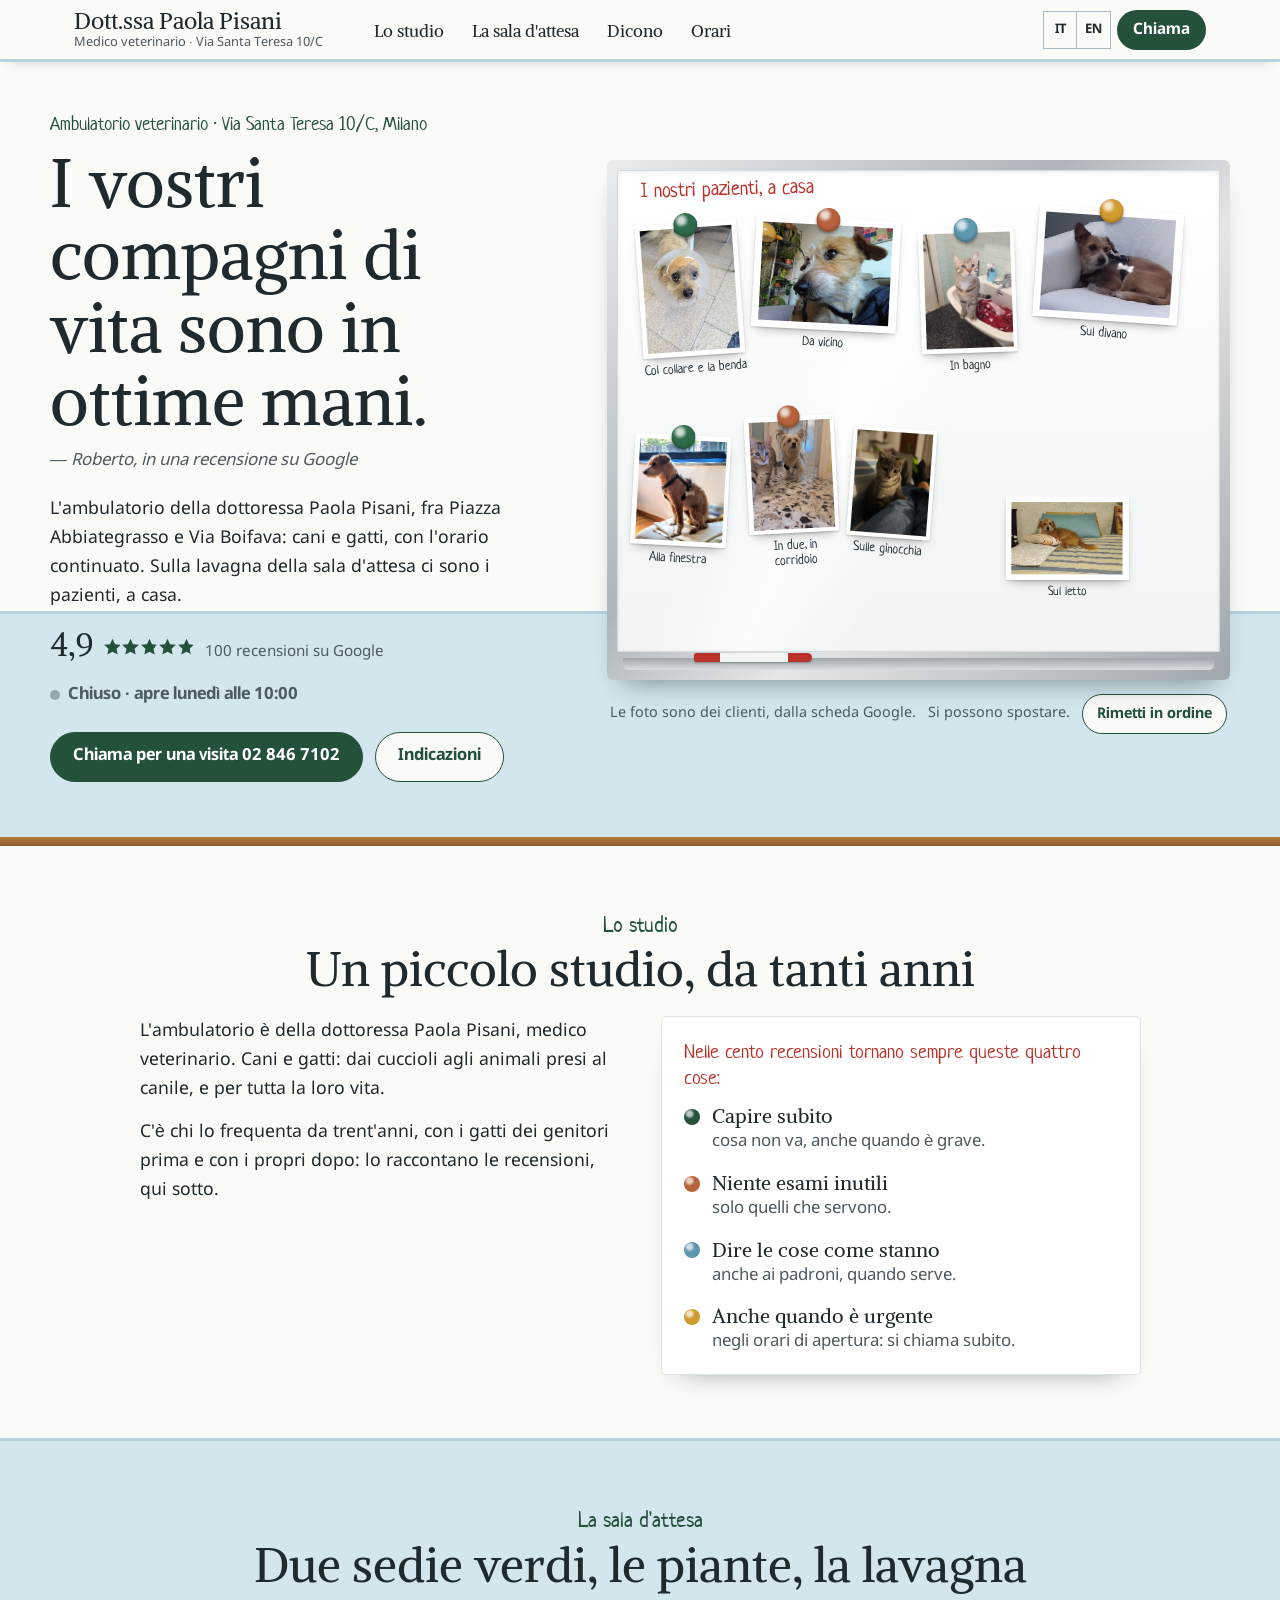
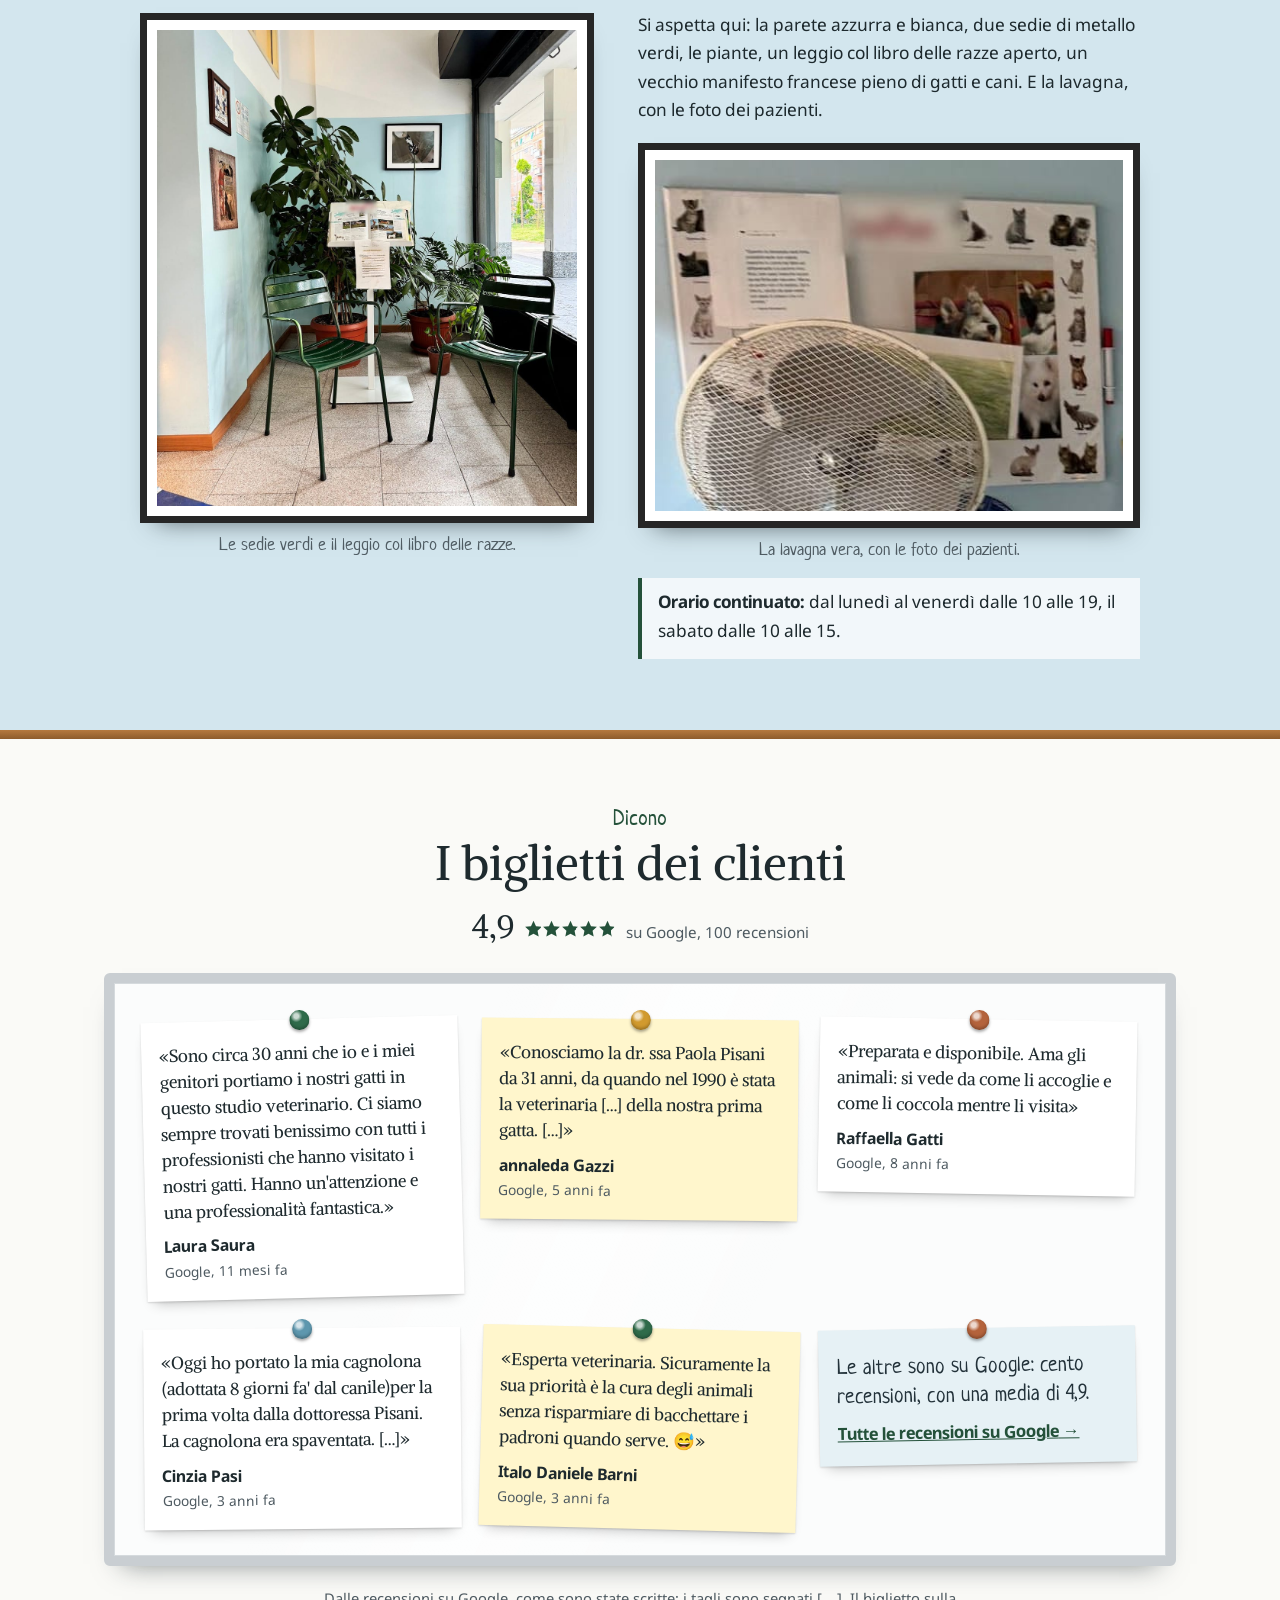
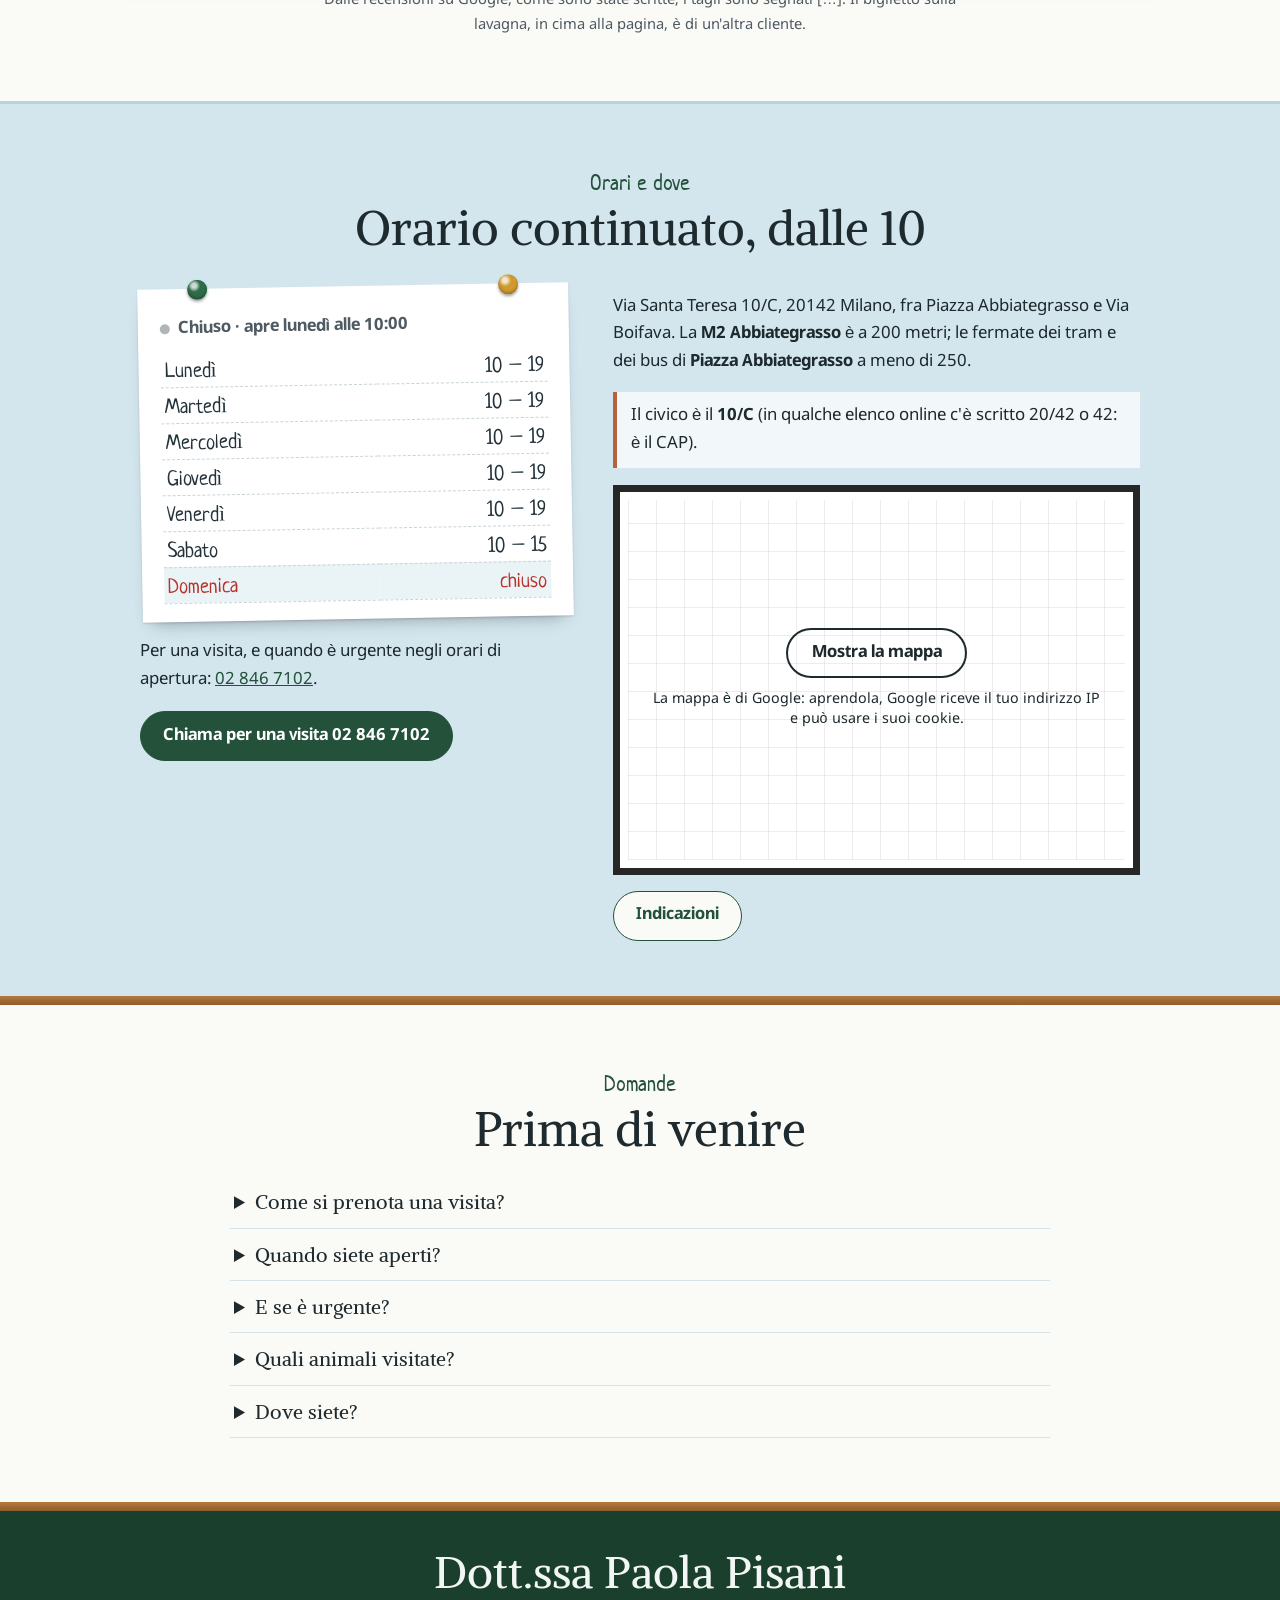
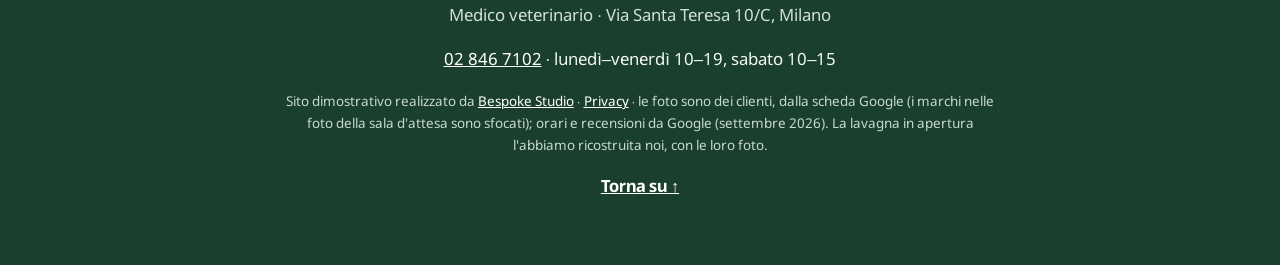
==== commit 00e67c4c: "Privacy e pulizia: caratteri sul sito, mappa al clic, informativa, noindex - caratteri copiati nel s" ====
--- a/index.html
+++ b/index.html
@@ -3,6 +3,7 @@
 <head>
 <meta charset="utf-8">
 <meta name="viewport" content="width=device-width, initial-scale=1">
+<meta name="robots" content="noindex">
 <script>(function(){var r=document.documentElement;r.classList.remove('no-js');
 /* la firma: finché main.js non parte la lavagna è vuota; se il codice non arriva, dopo 2,5 s va allo stato finale */
 try{if(!matchMedia('(prefers-reduced-motion: reduce)').matches){r.classList.add('firma-attesa');window.__attesaLavagna=setTimeout(function(){r.classList.remove('firma-attesa')},2500)}}catch(e){}})()</script>
@@ -20,15 +21,54 @@
 <link rel="icon" href="img/favicon.svg" type="image/svg+xml">
 <link rel="icon" href="img/favicon-32.png" sizes="32x32" type="image/png">
 <link rel="apple-touch-icon" href="img/apple-touch-icon.png">
-<link rel="preconnect" href="https://fonts.googleapis.com">
-<link rel="preconnect" href="https://fonts.gstatic.com" crossorigin>
-<link href="https://fonts.googleapis.com/css2?family=Alike&amp;family=Neucha&amp;family=Nokora:wght@400;700&amp;display=swap" rel="stylesheet">
+<link rel="stylesheet" href="fonts/fonts.css?v=1">
 <link rel="stylesheet" href="css/styles.css?v=1">
 <script src="https://cdn.jsdelivr.net/npm/gsap@3.12.5/dist/gsap.min.js" defer></script>
 <script src="https://cdn.jsdelivr.net/npm/gsap@3.12.5/dist/ScrollTrigger.min.js" defer></script>
 <script src="js/main.js?v=1" defer></script>
 <script type="application/ld+json">
-{"@context":"https://schema.org","@type":"VeterinaryCare","name":"Pisani Dr. Paola — Ambulatorio veterinario","description":"L'ambulatorio veterinario della dottoressa Paola Pisani in Via Santa Teresa 10/C a Milano: visite per cani e gatti, orario continuato.","url":"https://rotenzark.github.io/veterinaria-pisani-santa-teresa/","image":"https://rotenzark.github.io/veterinaria-pisani-santa-teresa/img/og.jpg","telephone":"+39 02 8467102","address":{"@type":"PostalAddress","streetAddress":"Via Santa Teresa 10/C","postalCode":"20142","addressLocality":"Milano","addressRegion":"MI","addressCountry":"IT"},"geo":{"@type":"GeoCoordinates","latitude":45.42897,"longitude":9.17517},"openingHoursSpecification":[{"@type":"OpeningHoursSpecification","dayOfWeek":["Monday","Tuesday","Wednesday","Thursday","Friday"],"opens":"10:00","closes":"19:00"},{"@type":"OpeningHoursSpecification","dayOfWeek":"Saturday","opens":"10:00","closes":"15:00"}],"aggregateRating":{"@type":"AggregateRating","ratingValue":"4.9","reviewCount":"100","bestRating":"5"}}
+{
+  "@context": "https://schema.org",
+  "@type": "VeterinaryCare",
+  "name": "Pisani Dr. Paola — Ambulatorio veterinario",
+  "description": "L'ambulatorio veterinario della dottoressa Paola Pisani in Via Santa Teresa 10/C a Milano: visite per cani e gatti, orario continuato.",
+  "url": "https://rotenzark.github.io/veterinaria-pisani-santa-teresa/",
+  "image": "https://rotenzark.github.io/veterinaria-pisani-santa-teresa/img/og.jpg",
+  "telephone": "+39 02 8467102",
+  "address": {
+    "@type": "PostalAddress",
+    "streetAddress": "Via Santa Teresa 10/C",
+    "postalCode": "20142",
+    "addressLocality": "Milano",
+    "addressRegion": "MI",
+    "addressCountry": "IT"
+  },
+  "geo": {
+    "@type": "GeoCoordinates",
+    "latitude": 45.42897,
+    "longitude": 9.17517
+  },
+  "openingHoursSpecification": [
+    {
+      "@type": "OpeningHoursSpecification",
+      "dayOfWeek": [
+        "Monday",
+        "Tuesday",
+        "Wednesday",
+        "Thursday",
+        "Friday"
+      ],
+      "opens": "10:00",
+      "closes": "19:00"
+    },
+    {
+      "@type": "OpeningHoursSpecification",
+      "dayOfWeek": "Saturday",
+      "opens": "10:00",
+      "closes": "15:00"
+    }
+  ]
+}
 </script>
 <script type="application/ld+json">
 {"@context":"https://schema.org","@type":"FAQPage","mainEntity":[
@@ -193,11 +233,11 @@
     <h2 id="diconoT" class="capitolo__titolo" data-i18n="d.titolo">I biglietti dei clienti</h2>
     <p class="voto voto--centro"><b class="voto__n">4,9</b> <span class="stelle" aria-hidden="true" style="--voto:.98"></span> <span class="voto__su" data-i18n="d.voto">su Google, 100 recensioni</span></p>
     <ul class="biglietti">
-      <li class="nota reveal" style="--r:-1.5deg"><span class="calamita calamita--verde" aria-hidden="true"></span><p class="nota__testo">«Sono circa 30 anni che io e i miei genitori portiamo i nostri gatti in questo studio veterinario. Ci siamo sempre trovati benissimo con tutti i professionisti che hanno visitato i nostri gatti. Hanno un'attenzione e una professionalità fantastica.»</p><p class="nota__chi"><b>Laura Saura</b> <span data-i18n="d.m11">Google, 11 mesi fa</span></p></li>
-      <li class="nota reveal" style="--r:.5deg"><span class="calamita calamita--ocra" aria-hidden="true"></span><p class="nota__testo">«Conosciamo la dr. ssa Paola Pisani da 31 anni, da quando nel 1990 è stata la veterinaria […] della nostra prima gatta. […]»</p><p class="nota__chi"><b>annaleda Gazzi</b> <span data-i18n="d.a5">Google, 5 anni fa</span></p></li>
-      <li class="nota reveal" style="--r:1deg"><span class="calamita calamita--cotto" aria-hidden="true"></span><p class="nota__testo">«Preparata e disponibile. Ama gli animali: si vede da come li accoglie e come li coccola mentre li visita»</p><p class="nota__chi"><b>Raffaella Gatti</b> <span data-i18n="d.a8">Google, 8 anni fa</span></p></li>
-      <li class="nota reveal" style="--r:-.5deg"><span class="calamita calamita--azzurro" aria-hidden="true"></span><p class="nota__testo">«Oggi ho portato la mia cagnolona (adottata 8 giorni fa' dal canile)per la prima volta dalla dottoressa Pisani. La cagnolona era spaventata. […]»</p><p class="nota__chi"><b>Cinzia Pasi</b> <span data-i18n="d.a3">Google, 3 anni fa</span></p></li>
-      <li class="nota reveal" style="--r:1.5deg"><span class="calamita calamita--verde" aria-hidden="true"></span><p class="nota__testo">«Esperta veterinaria. Sicuramente la sua priorità è la cura degli animali senza risparmiare di bacchettare i padroni quando serve. 😅»</p><p class="nota__chi"><b>Italo Daniele Barni</b> <span data-i18n="d.a3">Google, 3 anni fa</span></p></li>
+      <li class="nota reveal" style="--r:-1.5deg"><span class="calamita calamita--verde" aria-hidden="true"></span><p lang="it" class="nota__testo">«Sono circa 30 anni che io e i miei genitori portiamo i nostri gatti in questo studio veterinario. Ci siamo sempre trovati benissimo con tutti i professionisti che hanno visitato i nostri gatti. Hanno un'attenzione e una professionalità fantastica.»</p><p class="nota__chi"><b>Laura Saura</b> <span data-i18n="d.m11">Google, 11 mesi fa</span></p></li>
+      <li class="nota reveal" style="--r:.5deg"><span class="calamita calamita--ocra" aria-hidden="true"></span><p lang="it" class="nota__testo">«Conosciamo la dr. ssa Paola Pisani da 31 anni, da quando nel 1990 è stata la veterinaria […] della nostra prima gatta. […]»</p><p class="nota__chi"><b>annaleda Gazzi</b> <span data-i18n="d.a5">Google, 5 anni fa</span></p></li>
+      <li class="nota reveal" style="--r:1deg"><span class="calamita calamita--cotto" aria-hidden="true"></span><p lang="it" class="nota__testo">«Preparata e disponibile. Ama gli animali: si vede da come li accoglie e come li coccola mentre li visita»</p><p class="nota__chi"><b>Raffaella Gatti</b> <span data-i18n="d.a8">Google, 8 anni fa</span></p></li>
+      <li class="nota reveal" style="--r:-.5deg"><span class="calamita calamita--azzurro" aria-hidden="true"></span><p lang="it" class="nota__testo">«Oggi ho portato la mia cagnolona (adottata 8 giorni fa' dal canile)per la prima volta dalla dottoressa Pisani. La cagnolona era spaventata. […]»</p><p class="nota__chi"><b>Cinzia Pasi</b> <span data-i18n="d.a3">Google, 3 anni fa</span></p></li>
+      <li class="nota reveal" style="--r:1.5deg"><span class="calamita calamita--verde" aria-hidden="true"></span><p lang="it" class="nota__testo">«Esperta veterinaria. Sicuramente la sua priorità è la cura degli animali senza risparmiare di bacchettare i padroni quando serve. 😅»</p><p class="nota__chi"><b>Italo Daniele Barni</b> <span data-i18n="d.a3">Google, 3 anni fa</span></p></li>
       <li class="nota nota--link reveal" style="--r:-1deg"><span class="calamita calamita--cotto" aria-hidden="true"></span><p class="nota__pennarello" data-i18n="d.altre">Le altre sono su Google: cento recensioni, con una media di 4,9.</p><p class="nota__vai"><a href="https://www.google.com/maps/search/?api=1&amp;query=Pisani+Dr.+Paola%2C+Via+Santa+Teresa+10%2FC%2C+Milano" target="_blank" rel="noopener" data-i18n="d.tutte">Tutte le recensioni su Google</a></p></li>
     </ul>
     <p class="dicono__nota" data-i18n="d.nota">Dalle recensioni su Google, come sono state scritte; i tagli sono segnati […]. Il biglietto sulla lavagna, in cima alla pagina, è di un'altra cliente.</p>
@@ -232,7 +272,7 @@
         <p data-i18n="o.dove">Via Santa Teresa 10/C, 20142 Milano, fra Piazza Abbiategrasso e Via Boifava. La <b>M2 Abbiategrasso</b> è a 200 metri; le fermate dei tram e dei bus di <b>Piazza Abbiategrasso</b> a meno di 250.</p>
         <p class="civico" data-i18n="o.civico">Il civico è il <b>10/C</b> (in qualche elenco online c'è scritto 20/42 o 42: è il CAP).</p>
         <div class="mappa reveal">
-          <iframe title="Mappa: ambulatorio veterinario Pisani, Via Santa Teresa 10/C, Milano" data-i18n-title="o.mappa" src="https://maps.google.com/maps?q=Pisani%20Dr.%20Paola%2C%20Via%20Santa%20Teresa%2010%2FC%2C%20Milano&amp;z=16&amp;output=embed" width="600" height="360" loading="lazy" referrerpolicy="no-referrer-when-downgrade"></iframe>
+          <div class="mappa-clic" data-mappa-clic style="--mappa-h: 360px"><template><iframe title="Mappa: ambulatorio veterinario Pisani, Via Santa Teresa 10/C, Milano" data-i18n-title="o.mappa" src="https://maps.google.com/maps?q=Pisani%20Dr.%20Paola%2C%20Via%20Santa%20Teresa%2010%2FC%2C%20Milano&amp;z=16&amp;output=embed" width="600" height="360" loading="lazy" referrerpolicy="no-referrer-when-downgrade"></iframe></template><div class="mappa-clic__velo"><a class="mappa-clic__btn" href="https://www.google.com/maps/dir/?api=1&amp;destination=Pisani+Dr.+Paola%2C+Via+Santa+Teresa+10%2FC%2C+Milano" target="_blank" rel="noopener">Mostra la mappa</a><p class="mappa-clic__nota">La mappa è di Google: aprendola, Google riceve il tuo indirizzo IP e può usare i suoi cookie.</p></div></div>
         </div>
         <p class="orari__azioni"><a class="bottone" href="https://www.google.com/maps/dir/?api=1&amp;destination=Pisani+Dr.+Paola%2C+Via+Santa+Teresa+10%2FC%2C+Milano" target="_blank" rel="noopener" data-i18n="h.indicazioni">Indicazioni</a></p>
       </div>
@@ -259,7 +299,7 @@
     <p class="piede__nome">Dott.ssa Paola Pisani</p>
     <p class="piede__sotto" data-i18n="z.sotto">Medico veterinario · Via Santa Teresa 10/C, Milano</p>
     <p class="piede__dove"><a href="tel:+39028467102" class="intero">02 846 7102</a> · <span data-i18n="z.orario">lunedì–venerdì 10–19, sabato 10–15</span></p>
-    <p class="piede__cred" data-i18n="z.cred">Sito dimostrativo realizzato da <a href="https://bespokestud.io" rel="noopener">Bespoke Studio</a> · le foto sono dei clienti, dalla scheda Google (i marchi nelle foto della sala d'attesa sono sfocati); orari e recensioni da Google (settembre 2026). La lavagna in apertura l'abbiamo ricostruita noi, con le loro foto.</p>
+    <p class="piede__cred" data-i18n="z.cred">Sito dimostrativo realizzato da <a href="https://bespokestud.io" rel="noopener">Bespoke Studio</a> · <a href="privacy.html">Privacy</a> · le foto sono dei clienti, dalla scheda Google (i marchi nelle foto della sala d'attesa sono sfocati); orari e recensioni da Google (settembre 2026). La lavagna in apertura l'abbiamo ricostruita noi, con le loro foto.</p>
     <p><a class="piede__su" href="#inizio" data-i18n="z.su">Torna su ↑</a></p>
   </div>
 </footer>
@@ -274,5 +314,6 @@
   <img id="lightboxImg" src="" alt="">
 </div>
 
+<script src="js/mappa-clic.js?v=1" defer></script>
 </body>
 </html>
--- a/fonts/fonts.css
+++ b/fonts/fonts.css
@@ -0,0 +1,91 @@
+/* Caratteri ospitati sul sito: nessuna richiesta a Google Fonts o Fontshare (giro privacy 1/10/2026). Licenze in LICENSE.txt. */
+/* math */
+@font-face {
+  font-family: 'Alike';
+  font-style: normal;
+  font-weight: 400;
+  font-display: swap;
+  src: url(alike-v22-HI_EiYEYI6BIoHi6Q5TwQw.woff2) format('woff2');
+  unicode-range: U+0302-0303, U+0305, U+0307-0308, U+0310, U+0312, U+0315, U+031A, U+0326-0327, U+032C, U+032F-0330, U+0332-0333, U+0338, U+033A, U+0346, U+034D, U+0391-03A1, U+03A3-03A9, U+03B1-03C9, U+03D1, U+03D5-03D6, U+03F0-03F1, U+03F4-03F5, U+2016-2017, U+2034-2038, U+203C, U+2040, U+2043, U+2047, U+2050, U+2057, U+205F, U+2070-2071, U+2074-208E, U+2090-209C, U+20D0-20DC, U+20E1, U+20E5-20EF, U+2100-2112, U+2114-2115, U+2117-2121, U+2123-214F, U+2190, U+2192, U+2194-21AE, U+21B0-21E5, U+21F1-21F2, U+21F4-2211, U+2213-2214, U+2216-22FF, U+2308-230B, U+2310, U+2319, U+231C-2321, U+2336-237A, U+237C, U+2395, U+239B-23B7, U+23D0, U+23DC-23E1, U+2474-2475, U+25AF, U+25B3, U+25B7, U+25BD, U+25C1, U+25CA, U+25CC, U+25FB, U+266D-266F, U+27C0-27FF, U+2900-2AFF, U+2B0E-2B11, U+2B30-2B4C, U+2BFE, U+3030, U+FF5B, U+FF5D, U+1D400-1D7FF, U+1EE00-1EEFF;
+}
+/* symbols */
+@font-face {
+  font-family: 'Alike';
+  font-style: normal;
+  font-weight: 400;
+  font-display: swap;
+  src: url(alike-v22-HI_EiYEYI6BIoHioQ5TwQw.woff2) format('woff2');
+  unicode-range: U+0001-000C, U+000E-001F, U+007F-009F, U+20DD-20E0, U+20E2-20E4, U+2150-218F, U+2190, U+2192, U+2194-2199, U+21AF, U+21E6-21F0, U+21F3, U+2218-2219, U+2299, U+22C4-22C6, U+2300-243F, U+2440-244A, U+2460-24FF, U+25A0-27BF, U+2800-28FF, U+2921-2922, U+2981, U+29BF, U+29EB, U+2B00-2BFF, U+4DC0-4DFF, U+FFF9-FFFB, U+10140-1018E, U+10190-1019C, U+101A0, U+101D0-101FD, U+102E0-102FB, U+10E60-10E7E, U+1D2C0-1D2D3, U+1D2E0-1D37F, U+1F000-1F0FF, U+1F100-1F1AD, U+1F1E6-1F1FF, U+1F30D-1F30F, U+1F315, U+1F31C, U+1F31E, U+1F320-1F32C, U+1F336, U+1F378, U+1F37D, U+1F382, U+1F393-1F39F, U+1F3A7-1F3A8, U+1F3AC-1F3AF, U+1F3C2, U+1F3C4-1F3C6, U+1F3CA-1F3CE, U+1F3D4-1F3E0, U+1F3ED, U+1F3F1-1F3F3, U+1F3F5-1F3F7, U+1F408, U+1F415, U+1F41F, U+1F426, U+1F43F, U+1F441-1F442, U+1F444, U+1F446-1F449, U+1F44C-1F44E, U+1F453, U+1F46A, U+1F47D, U+1F4A3, U+1F4B0, U+1F4B3, U+1F4B9, U+1F4BB, U+1F4BF, U+1F4C8-1F4CB, U+1F4D6, U+1F4DA, U+1F4DF, U+1F4E3-1F4E6, U+1F4EA-1F4ED, U+1F4F7, U+1F4F9-1F4FB, U+1F4FD-1F4FE, U+1F503, U+1F507-1F50B, U+1F50D, U+1F512-1F513, U+1F53E-1F54A, U+1F54F-1F5FA, U+1F610, U+1F650-1F67F, U+1F687, U+1F68D, U+1F691, U+1F694, U+1F698, U+1F6AD, U+1F6B2, U+1F6B9-1F6BA, U+1F6BC, U+1F6C6-1F6CF, U+1F6D3-1F6D7, U+1F6E0-1F6EA, U+1F6F0-1F6F3, U+1F6F7-1F6FC, U+1F700-1F7FF, U+1F800-1F80B, U+1F810-1F847, U+1F850-1F859, U+1F860-1F887, U+1F890-1F8AD, U+1F8B0-1F8BB, U+1F8C0-1F8C1, U+1F900-1F90B, U+1F93B, U+1F946, U+1F984, U+1F996, U+1F9E9, U+1FA00-1FA6F, U+1FA70-1FA7C, U+1FA80-1FA89, U+1FA8F-1FAC6, U+1FACE-1FADC, U+1FADF-1FAE9, U+1FAF0-1FAF8, U+1FB00-1FBFF;
+}
+/* latin-ext */
+@font-face {
+  font-family: 'Alike';
+  font-style: normal;
+  font-weight: 400;
+  font-display: swap;
+  src: url(alike-v22-HI_EiYEYI6BIoHjIQ5TwQw.woff2) format('woff2');
+  unicode-range: U+0100-02BA, U+02BD-02C5, U+02C7-02CC, U+02CE-02D7, U+02DD-02FF, U+0304, U+0308, U+0329, U+1D00-1DBF, U+1E00-1E9F, U+1EF2-1EFF, U+2020, U+20A0-20AB, U+20AD-20C0, U+2113, U+2C60-2C7F, U+A720-A7FF;
+}
+/* latin */
+@font-face {
+  font-family: 'Alike';
+  font-style: normal;
+  font-weight: 400;
+  font-display: swap;
+  src: url(alike-v22-HI_EiYEYI6BIoHjGQ5Q.woff2) format('woff2');
+  unicode-range: U+0000-00FF, U+0131, U+0152-0153, U+02BB-02BC, U+02C6, U+02DA, U+02DC, U+0304, U+0308, U+0329, U+2000-206F, U+20AC, U+2122, U+2191, U+2193, U+2212, U+2215, U+FEFF, U+FFFD;
+}
+/* cyrillic */
+@font-face {
+  font-family: 'Neucha';
+  font-style: normal;
+  font-weight: 400;
+  font-display: swap;
+  src: url(neucha-v18-q5uGsou0JOdh94bfuQltOxU.woff2) format('woff2');
+  unicode-range: U+0301, U+0400-045F, U+0490-0491, U+04B0-04B1, U+2116;
+}
+/* latin */
+@font-face {
+  font-family: 'Neucha';
+  font-style: normal;
+  font-weight: 400;
+  font-display: swap;
+  src: url(neucha-v18-q5uGsou0JOdh94bfvQlt.woff2) format('woff2');
+  unicode-range: U+0000-00FF, U+0131, U+0152-0153, U+02BB-02BC, U+02C6, U+02DA, U+02DC, U+0304, U+0308, U+0329, U+2000-206F, U+20AC, U+2122, U+2191, U+2193, U+2212, U+2215, U+FEFF, U+FFFD;
+}
+/* khmer */
+@font-face {
+  font-family: 'Nokora';
+  font-style: normal;
+  font-weight: 400;
+  font-display: swap;
+  src: url(nokora-v34-hYkIPuwgTubzaWxgNzAOkvY.woff2) format('woff2');
+  unicode-range: U+1780-17FF, U+19E0-19FF, U+200C-200D, U+25CC;
+}
+/* latin */
+@font-face {
+  font-family: 'Nokora';
+  font-style: normal;
+  font-weight: 400;
+  font-display: swap;
+  src: url(nokora-v34-hYkIPuwgTubzaWxgPDAO.woff2) format('woff2');
+  unicode-range: U+0000-00FF, U+0131, U+0152-0153, U+02BB-02BC, U+02C6, U+02DA, U+02DC, U+0304, U+0308, U+0329, U+2000-206F, U+20AC, U+2122, U+2191, U+2193, U+2212, U+2215, U+FEFF, U+FFFD;
+}
+/* khmer */
+@font-face {
+  font-family: 'Nokora';
+  font-style: normal;
+  font-weight: 700;
+  font-display: swap;
+  src: url(nokora-v34-hYkIPuwgTubzaWxgNzAOkvY.woff2) format('woff2');
+  unicode-range: U+1780-17FF, U+19E0-19FF, U+200C-200D, U+25CC;
+}
+/* latin */
+@font-face {
+  font-family: 'Nokora';
+  font-style: normal;
+  font-weight: 700;
+  font-display: swap;
+  src: url(nokora-v34-hYkIPuwgTubzaWxgPDAO.woff2) format('woff2');
+  unicode-range: U+0000-00FF, U+0131, U+0152-0153, U+02BB-02BC, U+02C6, U+02DA, U+02DC, U+0304, U+0308, U+0329, U+2000-206F, U+20AC, U+2122, U+2191, U+2193, U+2212, U+2215, U+FEFF, U+FFFD;
+}
--- a/css/styles.css
+++ b/css/styles.css
@@ -279,3 +279,12 @@
 .lavagna__piano { aspect-ratio: 1.25; }
 .firma-attesa .lavagna .paz, .firma-attesa .lavagna .lavagna__biglietto { opacity: 0; }
 /*/LAVAGNA*/
+
+/*MAPPACLIC*/
+/* la mappa Google si carica solo al clic (giro privacy 1/10/2026) */
+.mappa-clic { display: flex; align-items: center; justify-content: center; width: 100%; height: 100%; min-height: var(--mappa-h, 320px); box-sizing: border-box; padding: 24px; text-align: center; background: repeating-linear-gradient(0deg, rgba(127, 127, 127, 0.14) 0 1px, transparent 1px 28px), repeating-linear-gradient(90deg, rgba(127, 127, 127, 0.14) 0 1px, transparent 1px 28px); }
+.mappa-clic__velo { display: flex; flex-direction: column; align-items: center; gap: 12px; max-width: 32em; }
+.mappa-clic__btn { display: inline-block; padding: 0.75em 1.4em; border: 2px solid currentColor; border-radius: 999px; color: inherit; font: inherit; font-weight: 600; line-height: 1.2; text-decoration: none; background: transparent; cursor: pointer; }
+.mappa-clic__btn:hover, .mappa-clic__btn:focus-visible { text-decoration: underline; }
+.mappa-clic__nota { margin: 0; font-size: 0.85em; line-height: 1.45; }
+/*/MAPPACLIC*/
